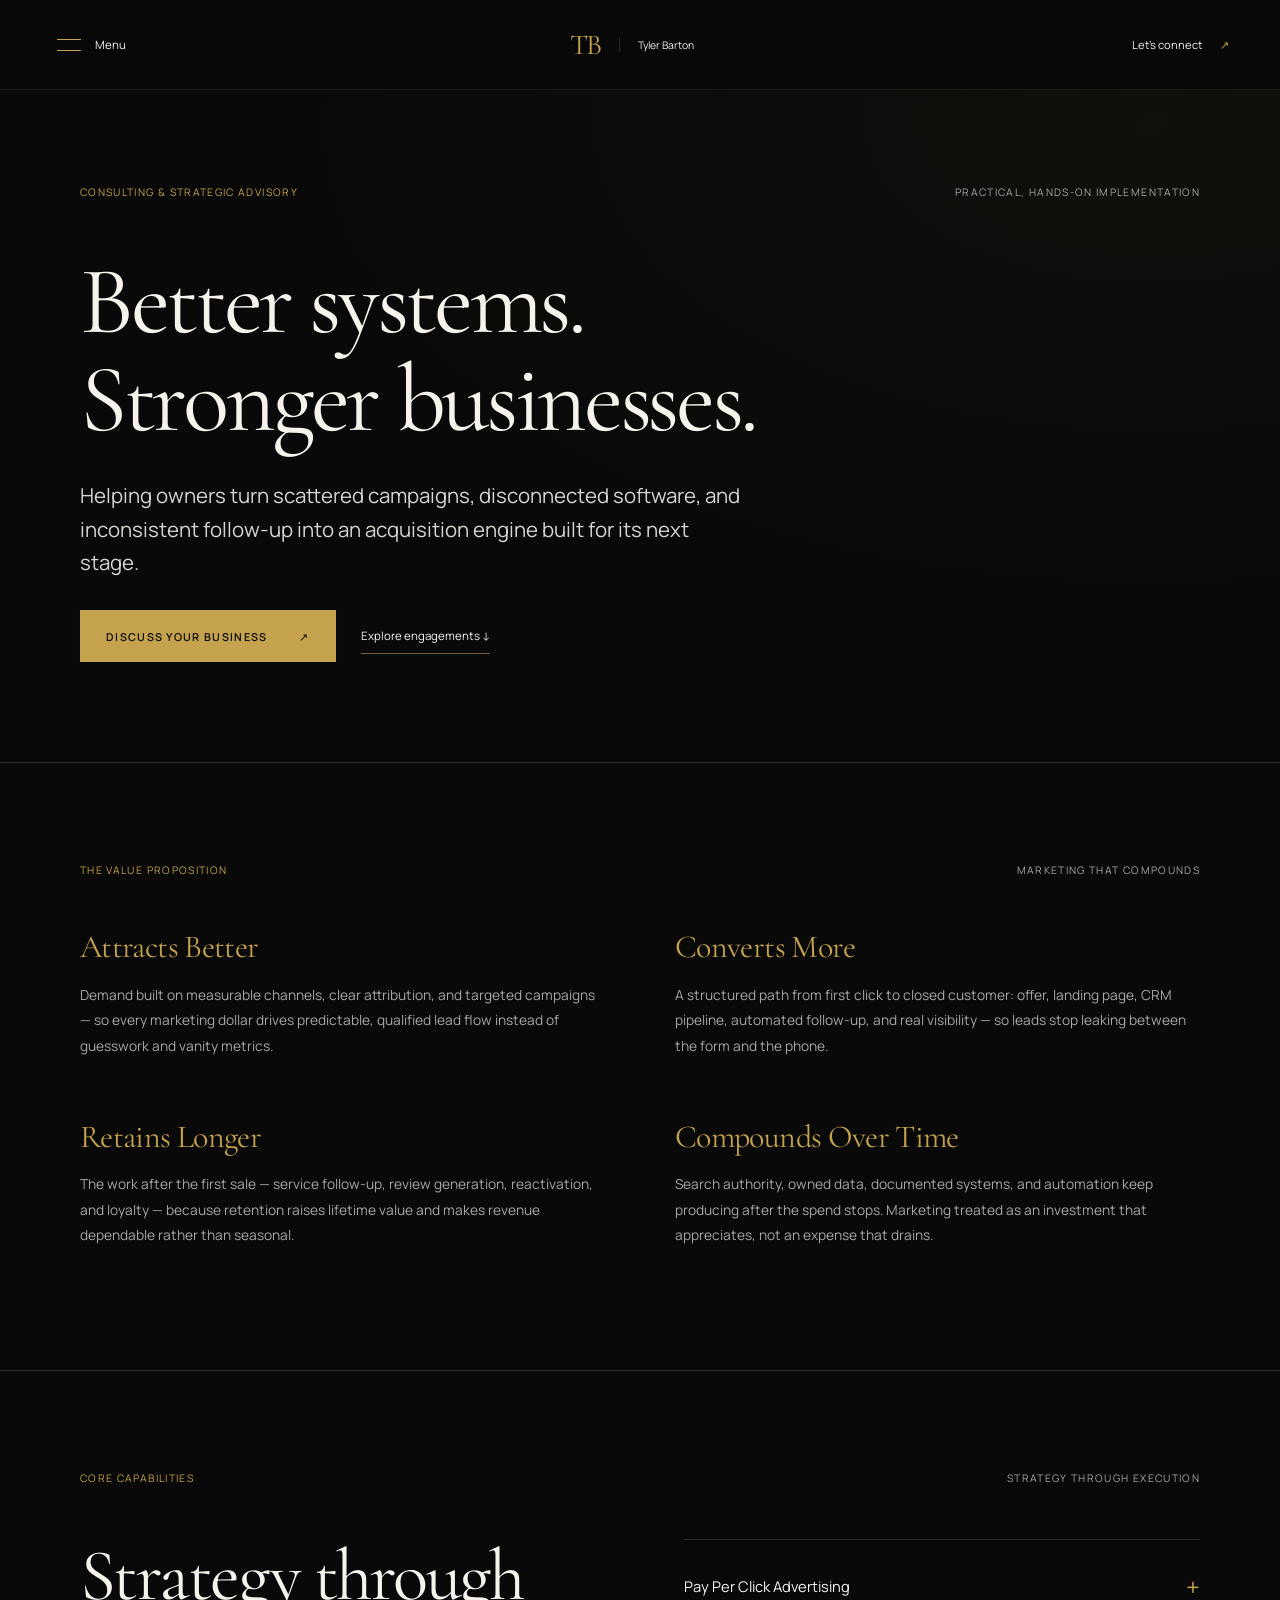
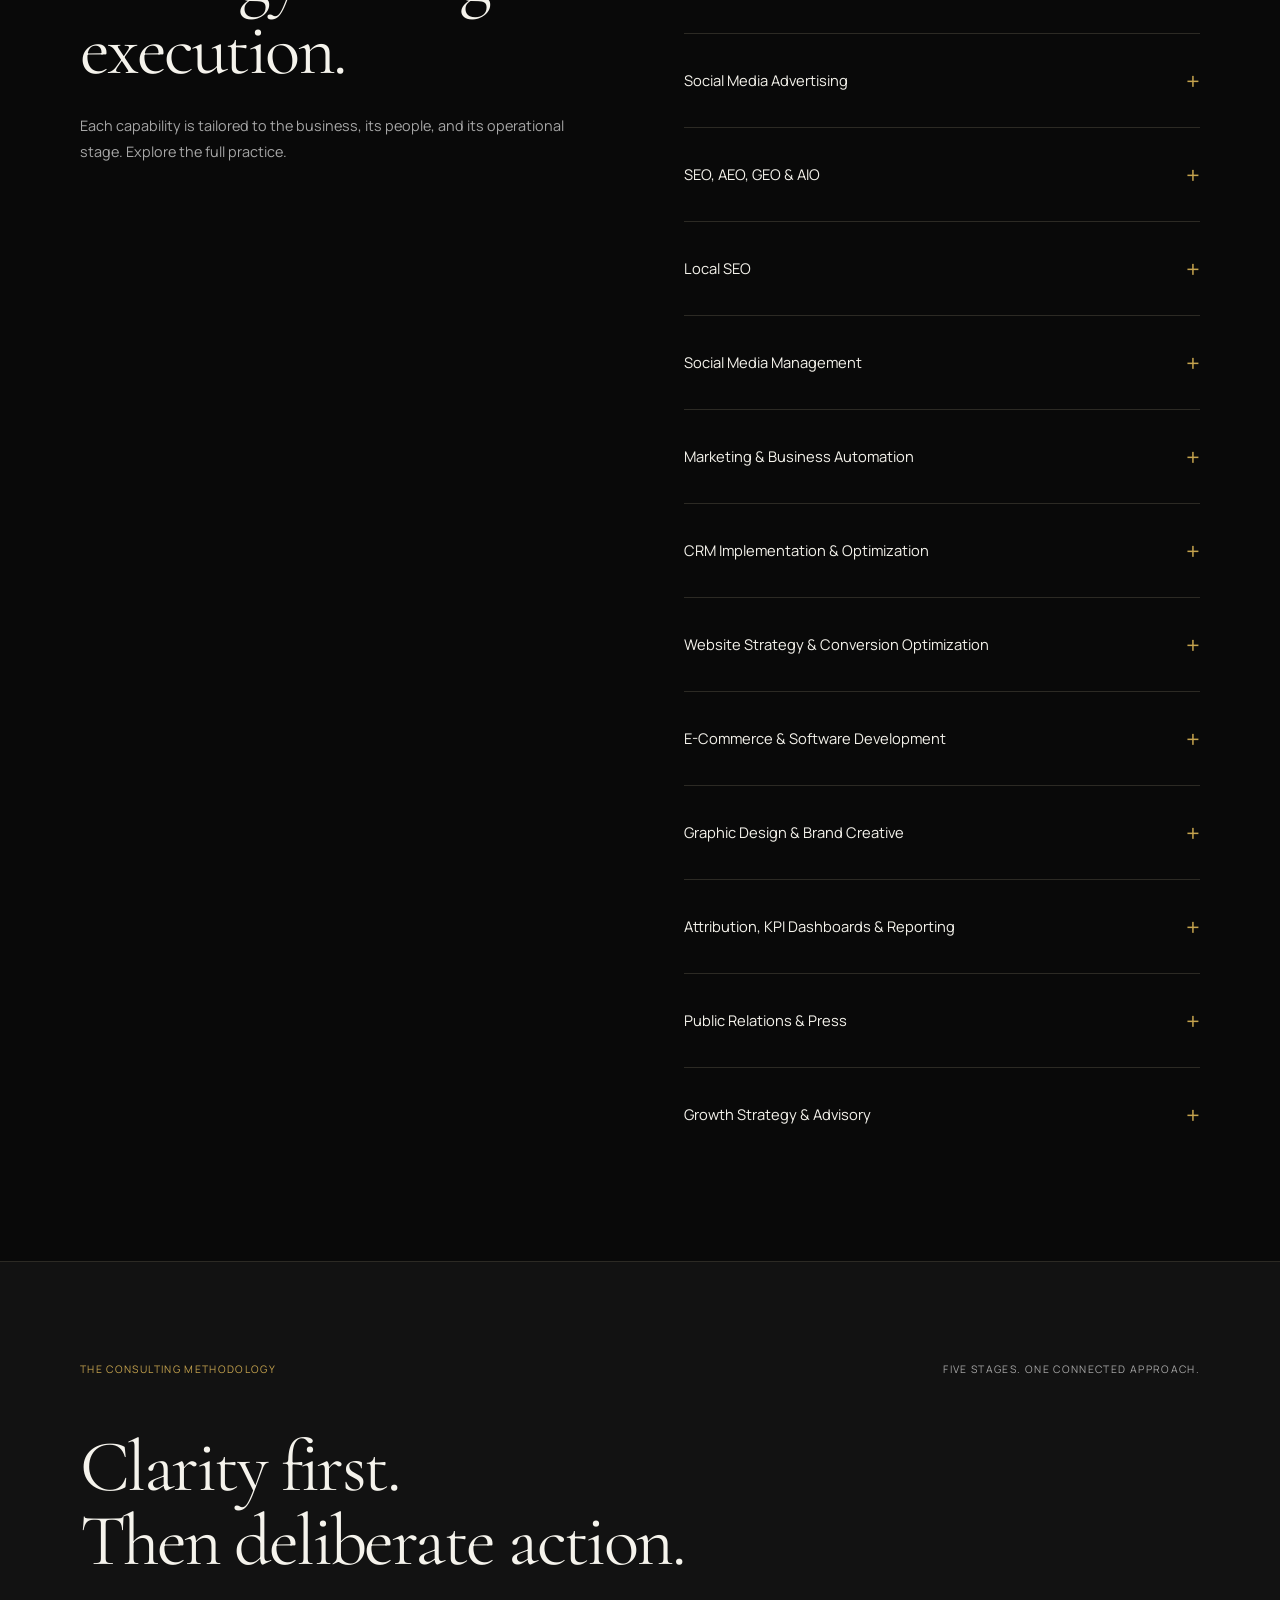
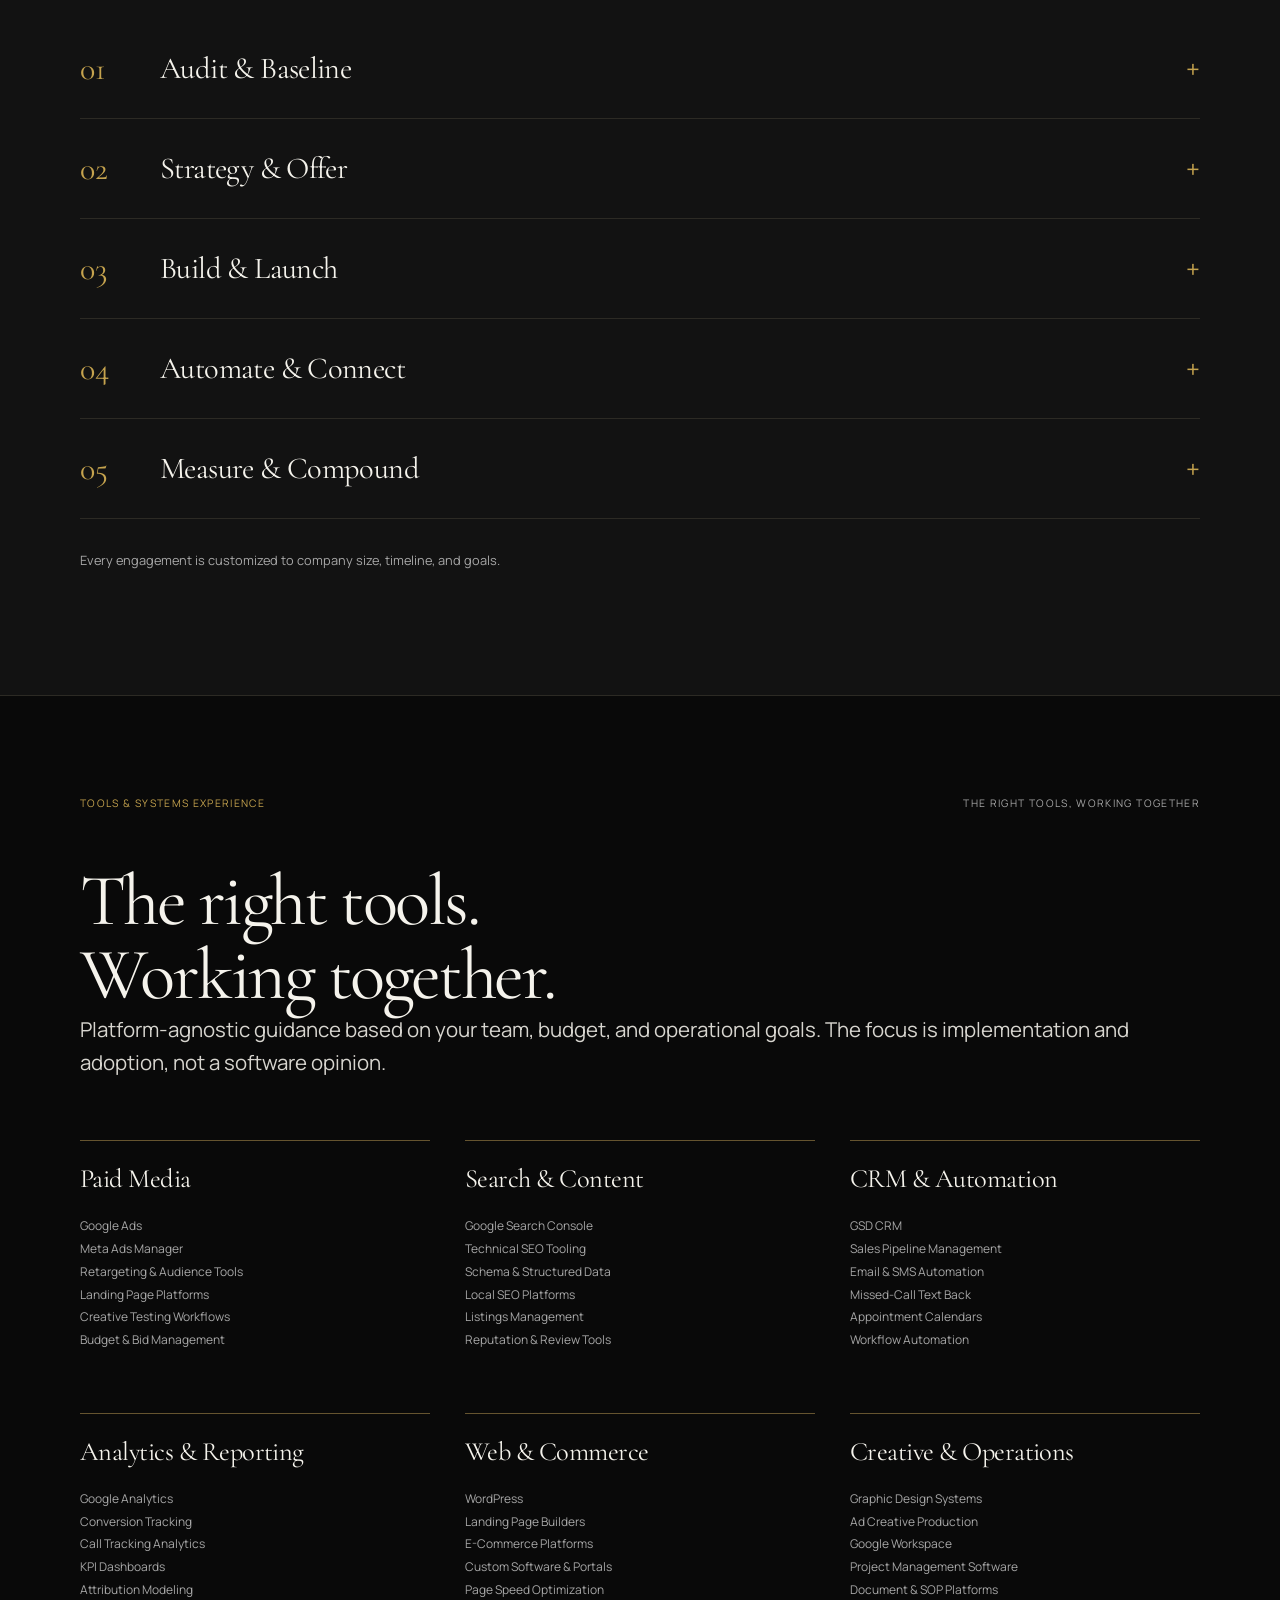
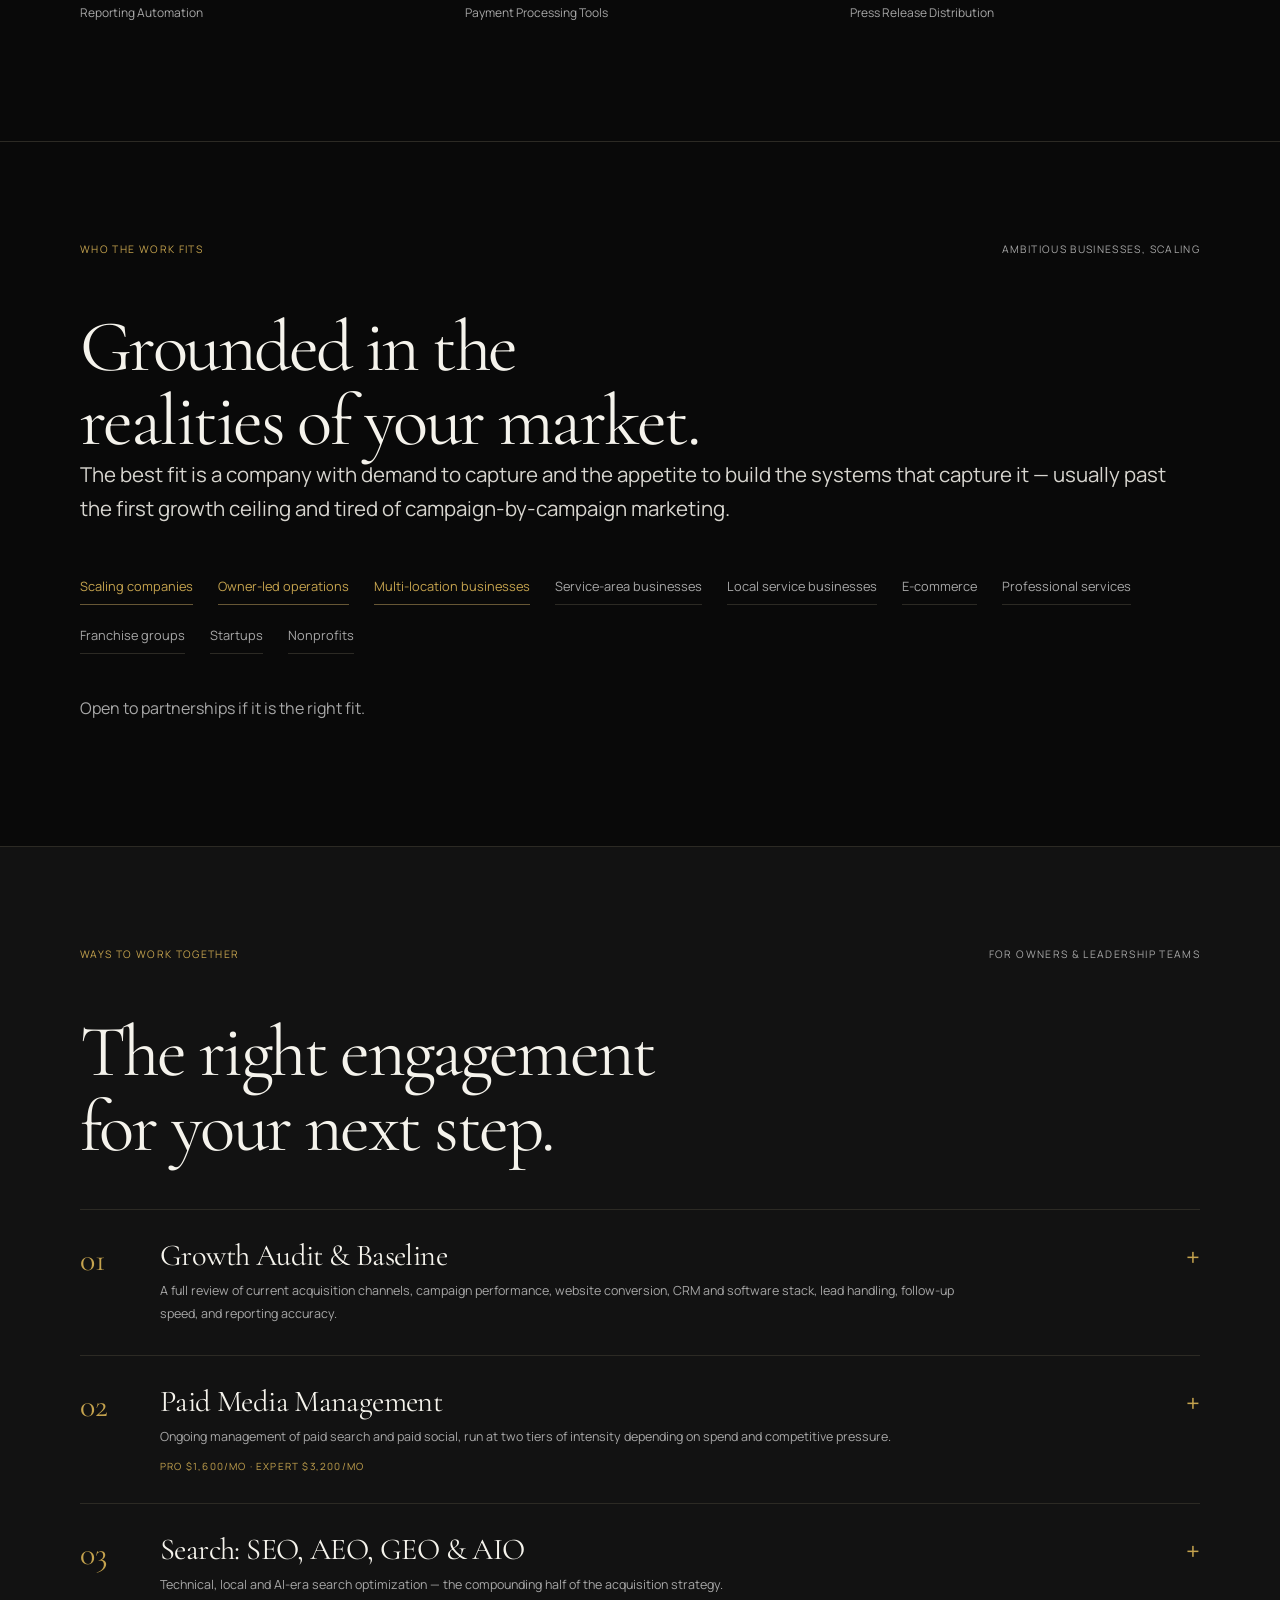
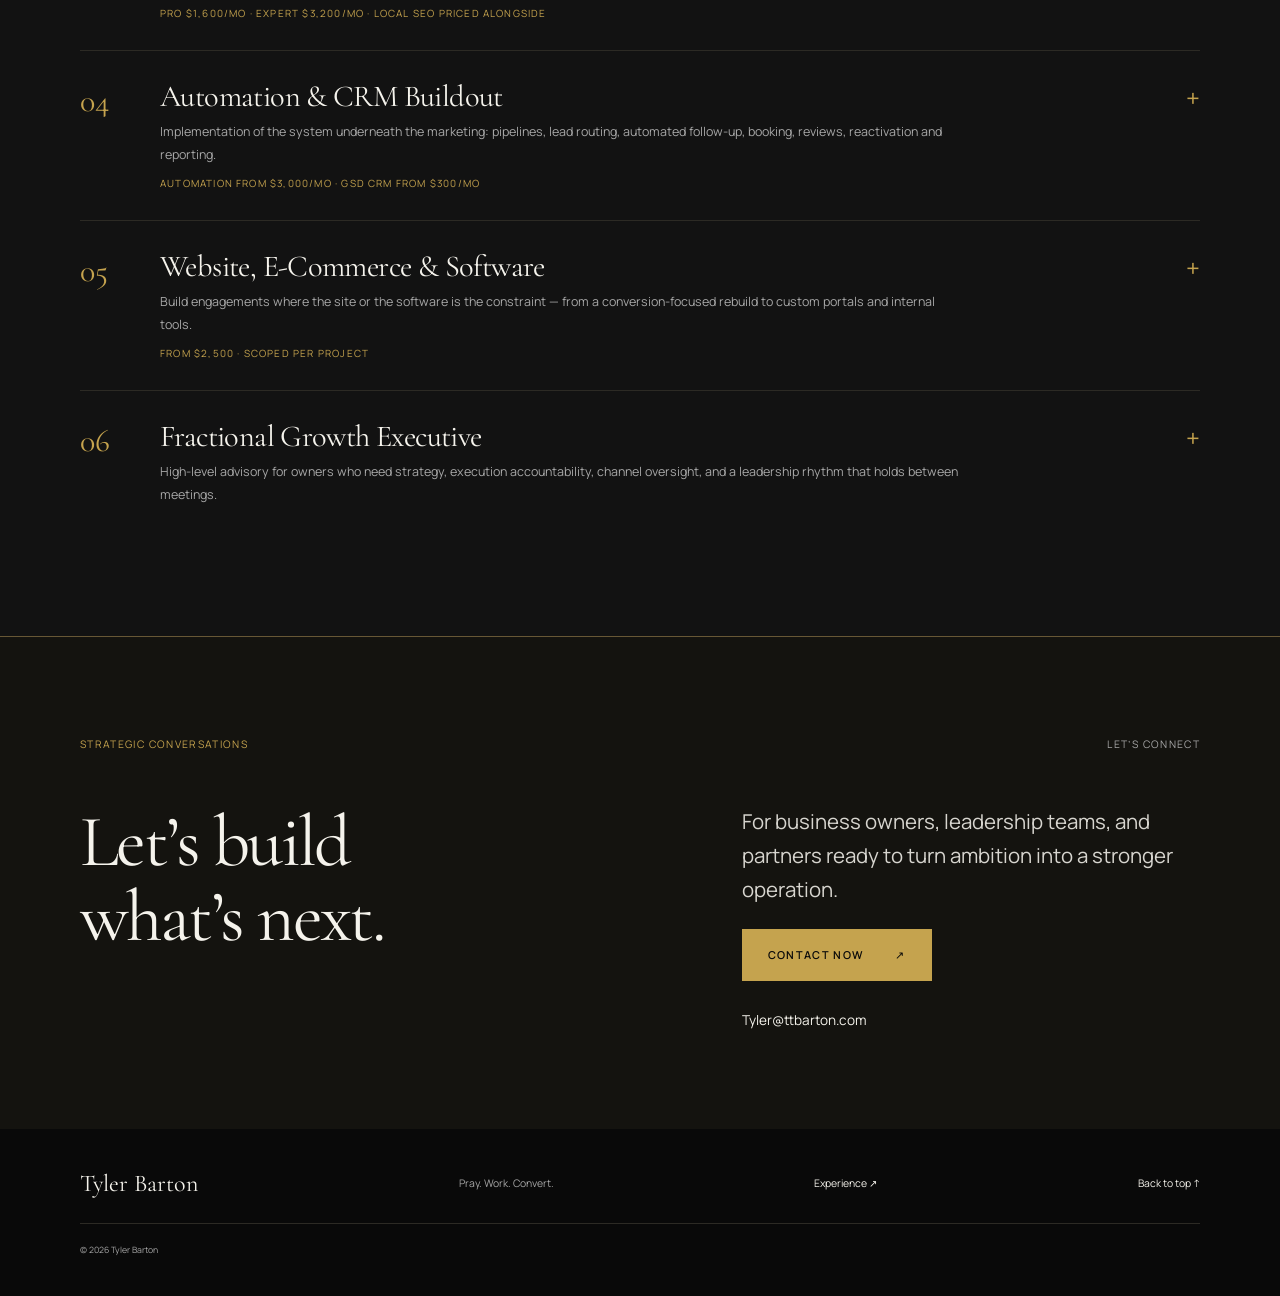
==== consulting/index.html @ 745e7f77 "Add ttbarton.com static site Personal executive profile site for Tyler Barton, structured after jere" ====
<!doctype html>
<html lang="en">
<head>
<meta charset="utf-8">
<meta name="viewport" content="width=device-width, initial-scale=1">
<title>Consulting &amp; Growth Advisory | Tyler Barton</title>
<meta name="description" content="Consulting from Tyler Barton: paid media, technical SEO, CRM automation, conversion infrastructure and reporting for scaling companies. Capabilities, methodology and engagement options.">
<link rel="canonical" href="https://ttbarton.com/consulting/">
<meta name="robots" content="index, follow, max-image-preview:large">
<meta property="og:type" content="website">
<meta property="og:title" content="Consulting &amp; Growth Advisory | Tyler Barton">
<meta property="og:description" content="Paid media, technical SEO, CRM automation and reporting for scaling companies.">
<meta property="og:url" content="https://ttbarton.com/consulting/">
<meta property="og:site_name" content="Tyler Barton">
<meta name="theme-color" content="#090909">
<link rel="icon" type="image/svg+xml" href="/favicon.svg">
<link rel="preconnect" href="https://fonts.googleapis.com">
<link rel="preconnect" href="https://fonts.gstatic.com" crossorigin>
<link rel="stylesheet" href="https://fonts.googleapis.com/css2?family=Cormorant+Garamond:wght@300;400&family=Manrope:wght@400;500;600&display=swap">
<link rel="stylesheet" href="/assets/styles.css">
</head>
<body id="top">
<a class="skip-link" href="#main">Skip to content</a>
<div class="scroll-progress" aria-hidden="true"></div>

<header class="site-header">
  <button class="menu-toggle" data-open="navigation" aria-haspopup="dialog" aria-label="Open menu">
    <span class="menu-lines" aria-hidden="true"></span>
    <span>Menu</span>
  </button>
  <a class="wordmark" href="/" aria-label="TB: Tyler Barton home">TB<span>Tyler Barton</span></a>
  <a class="header-contact" href="/contact/">Let&rsquo;s connect <span aria-hidden="true">&#8599;</span></a>
</header>

<dialog id="navigation" class="nav-dialog" aria-labelledby="nav-title">
  <div class="nav-top">
    <span class="eyebrow">Navigate</span>
    <button class="close" data-close aria-label="Close menu">&times;</button>
  </div>
  <h2 id="nav-title">Tyler Barton</h2>
  <nav aria-label="Main navigation">
    <a href="/" style="--i:0"><span>Home</span><span aria-hidden="true">&rsaquo;</span></a>
    <a href="/#profile" style="--i:1"><span>Executive profile</span><span aria-hidden="true">&rsaquo;</span></a>
    <a href="/experience/" style="--i:2"><span>Experience</span><span aria-hidden="true">&rsaquo;</span></a>
    <a href="/consulting/" style="--i:3"><span>Consulting</span><span aria-hidden="true">&rsaquo;</span></a>
    <a href="/consulting/#systems" style="--i:4"><span>Systems &amp; technology</span><span aria-hidden="true">&rsaquo;</span></a>
    <a href="/consulting/#methodology" style="--i:5"><span>Methodology</span><span aria-hidden="true">&rsaquo;</span></a>
    <a href="/consulting/#engagements" style="--i:6"><span>Engagement options</span><span aria-hidden="true">&rsaquo;</span></a>
    <a href="/experience/#principles" style="--i:7"><span>Principles</span><span aria-hidden="true">&rsaquo;</span></a>
    <a href="/contact/" style="--i:8"><span>Contact</span><span aria-hidden="true">&rsaquo;</span></a>
  </nav>
  <div class="nav-bottom">
    <span>Founder. Strategist. Operator.</span>
    <a href="mailto:Tyler@ttbarton.com">Tyler@ttbarton.com</a>
  </div>
</dialog>

<main id="main">

  <section class="section page-intro">
    <div class="section-kicker">
      <span>Consulting &amp; strategic advisory</span>
      <span>Practical, hands-on implementation</span>
    </div>
    <h1>Better systems.<br>Stronger businesses.</h1>
    <p class="lead">Helping owners turn scattered campaigns, disconnected software, and inconsistent follow-up into an acquisition engine built for its next stage.</p>
    <div class="actions">
      <a class="button gold" href="/contact/">Discuss your business <span aria-hidden="true">&#8599;</span></a>
      <a class="text-link" href="#engagements">Explore engagements &darr;</a>
    </div>
  </section>

  <section class="section">
    <div class="section-kicker">
      <span>The value proposition</span>
      <span>Marketing that compounds</span>
    </div>
    <div class="value-grid">
      <div data-reveal>
        <h3>Attracts Better</h3>
        <p>Demand built on measurable channels, clear attribution, and targeted campaigns &mdash; so every marketing dollar drives predictable, qualified lead flow instead of guesswork and vanity metrics.</p>
      </div>
      <div data-reveal>
        <h3>Converts More</h3>
        <p>A structured path from first click to closed customer: offer, landing page, CRM pipeline, automated follow-up, and real visibility &mdash; so leads stop leaking between the form and the phone.</p>
      </div>
      <div data-reveal>
        <h3>Retains Longer</h3>
        <p>The work after the first sale &mdash; service follow-up, review generation, reactivation, and loyalty &mdash; because retention raises lifetime value and makes revenue dependable rather than seasonal.</p>
      </div>
      <div data-reveal>
        <h3>Compounds Over Time</h3>
        <p>Search authority, owned data, documented systems, and automation keep producing after the spend stops. Marketing treated as an investment that appreciates, not an expense that drains.</p>
      </div>
    </div>
  </section>

  <section class="section">
    <div class="section-kicker">
      <span>Core capabilities</span>
      <span>Strategy through execution</span>
    </div>
    <div class="editorial-split">
      <div class="sticky-heading">
        <h2 data-reveal>Strategy through<br>execution.</h2>
        <p>Each capability is tailored to the business, its people, and its operational stage. Explore the full practice.</p>
      </div>
      <div class="service-list">

        <details>
          <summary><h3>Pay Per Click Advertising</h3><span class="expand" aria-hidden="true">+</span></summary>
          <div class="detail-body">
            <p>Paid search built around intent: campaign structure, keyword and match-type discipline, negative keyword hygiene, landing page alignment, bid strategy, and conversion tracking that reports revenue rather than clicks. Runs at two tiers depending on spend and competitive pressure.</p>
            <a class="text-link" href="/contact/">Discuss this capability &#8599;</a>
          </div>
        </details>

        <details>
          <summary><h3>Social Media Advertising</h3><span class="expand" aria-hidden="true">+</span></summary>
          <div class="detail-body">
            <p>Paid social across Meta and adjacent platforms: audience strategy, creative testing cadence, offer structure, retargeting sequences, and spend allocation. Creative is treated as the variable that actually moves performance, so testing is continuous rather than quarterly.</p>
            <a class="text-link" href="/contact/">Discuss this capability &#8599;</a>
          </div>
        </details>

        <details>
          <summary><h3>SEO, AEO, GEO &amp; AIO</h3><span class="expand" aria-hidden="true">+</span></summary>
          <div class="detail-body">
            <p>Search optimization for how people find businesses now. Classic technical SEO &mdash; architecture, schema, speed, content structure, internal linking &mdash; extended into answer engine, generative engine, and AI optimization so the business shows up in AI-generated answers, not only in ten blue links.</p>
            <a class="text-link" href="/contact/">Discuss this capability &#8599;</a>
          </div>
        </details>

        <details>
          <summary><h3>Local SEO</h3><span class="expand" aria-hidden="true">+</span></summary>
          <div class="detail-body">
            <p>For multi-location and service-area businesses, proximity, reviews, and listing accuracy decide who gets the call. Covers business profile optimization, listings management, location pages, review generation, and local content &mdash; the unglamorous work that produces inbound calls.</p>
            <a class="text-link" href="/contact/">Discuss this capability &#8599;</a>
          </div>
        </details>

        <details>
          <summary><h3>Social Media Management</h3><span class="expand" aria-hidden="true">+</span></summary>
          <div class="detail-body">
            <p>Ongoing organic presence: content calendar, posting cadence, community response, and the brand consistency that makes paid traffic convert better when it lands on a profile. Managed so the owner is not the bottleneck.</p>
            <a class="text-link" href="/contact/">Discuss this capability &#8599;</a>
          </div>
        </details>

        <details>
          <summary><h3>Marketing &amp; Business Automation</h3><span class="expand" aria-hidden="true">+</span></summary>
          <div class="detail-body">
            <p>Automation that follows up without relying on someone remembering. When a lead comes in they receive a text, an email, an appointment reminder, a review request, or a reactivation campaign based on where they are in the journey. Extends past marketing into onboarding, task assignment, internal notifications, billing reminders, and reporting.</p>
            <a class="text-link" href="/contact/">Discuss this capability &#8599;</a>
          </div>
        </details>

        <details>
          <summary><h3>CRM Implementation &amp; Optimization</h3><span class="expand" aria-hidden="true">+</span></summary>
          <div class="detail-body">
            <p>One centralized system for leads, customers, sales activity, follow-up, and reporting. A company running on spreadsheets and missed calls moves into a CRM where every lead is tracked by stage, assigned to an owner, followed up automatically, and reported to leadership. GSD CRM is available as the platform where a fresh build makes sense.</p>
            <a class="text-link" href="/contact/">Discuss this capability &#8599;</a>
          </div>
        </details>

        <details>
          <summary><h3>Website Strategy &amp; Conversion Optimization</h3><span class="expand" aria-hidden="true">+</span></summary>
          <div class="detail-body">
            <p>Turning a website into a business asset that generates leads and supports sales: layout, messaging, SEO structure, calls to action, landing pages, page speed, content, and conversion tracking. Often the single highest-leverage fix before a dollar of new spend goes out.</p>
            <a class="text-link" href="/contact/">Discuss this capability &#8599;</a>
          </div>
        </details>

        <details>
          <summary><h3>E-Commerce &amp; Software Development</h3><span class="expand" aria-hidden="true">+</span></summary>
          <div class="detail-body">
            <p>Store builds, checkout and merchandising optimization, and custom software where an off-the-shelf platform stops fitting the operation &mdash; portals, dashboards, internal tools, and integrations between the systems a business already runs.</p>
            <a class="text-link" href="/contact/">Discuss this capability &#8599;</a>
          </div>
        </details>

        <details>
          <summary><h3>Graphic Design &amp; Brand Creative</h3><span class="expand" aria-hidden="true">+</span></summary>
          <div class="detail-body">
            <p>In-house design across ad creative, landing pages, collateral, and brand systems &mdash; so positioning, creative, and conversion are decided together instead of handed between vendors and diluted at each step.</p>
            <a class="text-link" href="/contact/">Discuss this capability &#8599;</a>
          </div>
        </details>

        <details>
          <summary><h3>Attribution, KPI Dashboards &amp; Reporting</h3><span class="expand" aria-hidden="true">+</span></summary>
          <div class="detail-body">
            <p>Leadership visibility into the numbers that matter: lead sources, cost per acquisition, close rates, revenue by channel, pipeline, and return on spend. Radical transparency is a principle, which means the reporting shows what is not working as plainly as what is.</p>
            <a class="text-link" href="/contact/">Discuss this capability &#8599;</a>
          </div>
        </details>

        <details>
          <summary><h3>Public Relations &amp; Press</h3><span class="expand" aria-hidden="true">+</span></summary>
          <div class="detail-body">
            <p>Press release writing and distribution for launches, milestones, funding, acquisitions, and expansion &mdash; building third-party credibility and the branded search authority that supports everything else.</p>
            <a class="text-link" href="/contact/">Discuss this capability &#8599;</a>
          </div>
        </details>

        <details>
          <summary><h3>Growth Strategy &amp; Advisory</h3><span class="expand" aria-hidden="true">+</span></summary>
          <div class="detail-body">
            <p>For owners and leadership teams: the path to increased revenue, margin, and enterprise value. Channel mix, offer and pricing strategy, hiring needs, sales targets, operational constraints, and the accountability rhythm that keeps a plan from dying in month two.</p>
            <a class="text-link" href="/contact/">Discuss this capability &#8599;</a>
          </div>
        </details>

      </div>
    </div>
  </section>

  <section id="methodology" class="section methodology">
    <div class="section-kicker">
      <span>The consulting methodology</span>
      <span>Five stages. One connected approach.</span>
    </div>
    <h2 data-reveal>Clarity first.<br>Then deliberate action.</h2>
    <div class="method-steps">

      <details>
        <summary>
          <span class="step-number">01</span>
          <h3>Audit &amp; Baseline</h3>
          <span class="expand" aria-hidden="true">+</span>
        </summary>
        <div class="detail-body">
          <p>Review current acquisition channels, campaign performance, website conversion, CRM and software stack, lead handling, follow-up speed, reporting accuracy, and growth goals. Establish a baseline with real numbers before deciding anything &mdash; including the numbers nobody has looked at in a while.</p>
        </div>
      </details>

      <details>
        <summary>
          <span class="step-number">02</span>
          <h3>Strategy &amp; Offer</h3>
          <span class="expand" aria-hidden="true">+</span>
        </summary>
        <div class="detail-body">
          <p>Identify where demand is being lost, which channels deserve budget, and how the offer should be positioned. Produce a prioritized plan that sequences the highest-impact work first rather than attempting everything at once.</p>
        </div>
      </details>

      <details>
        <summary>
          <span class="step-number">03</span>
          <h3>Build &amp; Launch</h3>
          <span class="expand" aria-hidden="true">+</span>
        </summary>
        <div class="detail-body">
          <p>Execute: campaigns structured and launched, landing pages built, search foundations corrected, creative produced and tested. Every deliverable carries a clear owner, a timeline, and a measurable outcome.</p>
        </div>
      </details>

      <details>
        <summary>
          <span class="step-number">04</span>
          <h3>Automate &amp; Connect</h3>
          <span class="expand" aria-hidden="true">+</span>
        </summary>
        <div class="detail-body">
          <p>Connect the system underneath: CRM pipelines, lead routing, automated follow-up, appointment booking, review requests, reactivation, and internal notifications &mdash; implemented so the team actually adopts them rather than working around them.</p>
        </div>
      </details>

      <details>
        <summary>
          <span class="step-number">05</span>
          <h3>Measure &amp; Compound</h3>
          <span class="expand" aria-hidden="true">+</span>
        </summary>
        <div class="detail-body">
          <p>Track performance against the baseline, review KPIs on a fixed rhythm, reallocate spend toward what is returning, and keep improving the system as the business grows. This is the stage where marketing stops being an expense and starts behaving like an asset.</p>
        </div>
      </details>

    </div>
    <p>Every engagement is customized to company size, timeline, and goals.</p>
  </section>

  <section id="systems" class="section">
    <div class="section-kicker">
      <span>Tools &amp; systems experience</span>
      <span>The right tools, working together</span>
    </div>
    <h2 data-reveal>The right tools.<br>Working together.</h2>
    <p class="lead">Platform-agnostic guidance based on your team, budget, and operational goals. The focus is implementation and adoption, not a software opinion.</p>
    <div class="tools-grid">
      <div>
        <h3>Paid Media</h3>
        <ul>
          <li>Google Ads</li>
          <li>Meta Ads Manager</li>
          <li>Retargeting &amp; Audience Tools</li>
          <li>Landing Page Platforms</li>
          <li>Creative Testing Workflows</li>
          <li>Budget &amp; Bid Management</li>
        </ul>
      </div>
      <div>
        <h3>Search &amp; Content</h3>
        <ul>
          <li>Google Search Console</li>
          <li>Technical SEO Tooling</li>
          <li>Schema &amp; Structured Data</li>
          <li>Local SEO Platforms</li>
          <li>Listings Management</li>
          <li>Reputation &amp; Review Tools</li>
        </ul>
      </div>
      <div>
        <h3>CRM &amp; Automation</h3>
        <ul>
          <li>GSD CRM</li>
          <li>Sales Pipeline Management</li>
          <li>Email &amp; SMS Automation</li>
          <li>Missed-Call Text Back</li>
          <li>Appointment Calendars</li>
          <li>Workflow Automation</li>
        </ul>
      </div>
      <div>
        <h3>Analytics &amp; Reporting</h3>
        <ul>
          <li>Google Analytics</li>
          <li>Conversion Tracking</li>
          <li>Call Tracking Analytics</li>
          <li>KPI Dashboards</li>
          <li>Attribution Modeling</li>
          <li>Reporting Automation</li>
        </ul>
      </div>
      <div>
        <h3>Web &amp; Commerce</h3>
        <ul>
          <li>WordPress</li>
          <li>Landing Page Builders</li>
          <li>E-Commerce Platforms</li>
          <li>Custom Software &amp; Portals</li>
          <li>Page Speed Optimization</li>
          <li>Payment Processing Tools</li>
        </ul>
      </div>
      <div>
        <h3>Creative &amp; Operations</h3>
        <ul>
          <li>Graphic Design Systems</li>
          <li>Ad Creative Production</li>
          <li>Google Workspace</li>
          <li>Project Management Software</li>
          <li>Document &amp; SOP Platforms</li>
          <li>Press Release Distribution</li>
        </ul>
      </div>
    </div>
  </section>

  <section class="section">
    <div class="section-kicker">
      <span>Who the work fits</span>
      <span>Ambitious businesses, scaling</span>
    </div>
    <h2 data-reveal>Grounded in the<br>realities of your market.</h2>
    <p class="lead">The best fit is a company with demand to capture and the appetite to build the systems that capture it &mdash; usually past the first growth ceiling and tired of campaign-by-campaign marketing.</p>
    <ul class="industry-list">
      <li class="primary">Scaling companies</li>
      <li class="primary">Owner-led operations</li>
      <li class="primary">Multi-location businesses</li>
      <li>Service-area businesses</li>
      <li>Local service businesses</li>
      <li>E-commerce</li>
      <li>Professional services</li>
      <li>Franchise groups</li>
      <li>Startups</li>
      <li>Nonprofits</li>
    </ul>
    <!-- TODO(content): replace with Tyler's confirmed focus verticals; the list above describes
         company stage and shape rather than claiming specific industry specialisms. -->
    <p>Open to partnerships if it is the right fit.</p>
  </section>

  <section id="engagements" class="section engagements">
    <div class="section-kicker">
      <span>Ways to work together</span>
      <span>For owners &amp; leadership teams</span>
    </div>
    <h2 data-reveal>The right engagement<br>for your next step.</h2>
    <!-- TODO(pricing): figures below are carried over from monasticmarketing.com. Confirm or
         remove before this page goes to a wide audience. -->

    <details class="engagement">
      <summary>
        <span class="step-number">01</span>
        <div>
          <h3>Growth Audit &amp; Baseline</h3>
          <p>A full review of current acquisition channels, campaign performance, website conversion, CRM and software stack, lead handling, follow-up speed, and reporting accuracy.</p>
        </div>
        <span class="expand" aria-hidden="true">+</span>
      </summary>
      <div class="detail-body">
        <h4>What&rsquo;s included</h4>
        <ul class="plain-list">
          <li>Channel and campaign performance audit</li>
          <li>Website and landing page conversion review</li>
          <li>CRM and software stack evaluation</li>
          <li>Lead handling and follow-up analysis</li>
          <li>Attribution and reporting accuracy check</li>
          <li>Bottleneck identification report</li>
          <li>Prioritized action list</li>
        </ul>
        <a class="text-link" href="/contact/">Start a conversation &#8599;</a>
      </div>
    </details>

    <details class="engagement">
      <summary>
        <span class="step-number">02</span>
        <div>
          <h3>Paid Media Management</h3>
          <p>Ongoing management of paid search and paid social, run at two tiers of intensity depending on spend and competitive pressure.</p>
          <span class="price-note">Pro $1,600/mo &middot; Expert $3,200/mo</span>
        </div>
        <span class="expand" aria-hidden="true">+</span>
      </summary>
      <div class="detail-body">
        <h4>What&rsquo;s included</h4>
        <ul class="plain-list">
          <li>Campaign structure, build and launch</li>
          <li>Keyword, audience and placement strategy</li>
          <li>Continuous creative testing</li>
          <li>Landing page conversion alignment</li>
          <li>Budget and bid management</li>
          <li>Conversion tracking and attribution</li>
          <li>Transparent monthly performance reporting</li>
        </ul>
        <a class="text-link" href="/contact/">Start a conversation &#8599;</a>
      </div>
    </details>

    <details class="engagement">
      <summary>
        <span class="step-number">03</span>
        <div>
          <h3>Search: SEO, AEO, GEO &amp; AIO</h3>
          <p>Technical, local and AI-era search optimization &mdash; the compounding half of the acquisition strategy.</p>
          <span class="price-note">Pro $1,600/mo &middot; Expert $3,200/mo &middot; Local SEO priced alongside</span>
        </div>
        <span class="expand" aria-hidden="true">+</span>
      </summary>
      <div class="detail-body">
        <h4>What&rsquo;s included</h4>
        <ul class="plain-list">
          <li>Technical audit and remediation</li>
          <li>Site architecture and schema</li>
          <li>Content structure and on-page optimization</li>
          <li>Answer and generative engine optimization</li>
          <li>Local profile, listings and location pages</li>
          <li>Review generation and reputation</li>
          <li>Ranking, traffic and conversion reporting</li>
        </ul>
        <a class="text-link" href="/contact/">Start a conversation &#8599;</a>
      </div>
    </details>

    <details class="engagement">
      <summary>
        <span class="step-number">04</span>
        <div>
          <h3>Automation &amp; CRM Buildout</h3>
          <p>Implementation of the system underneath the marketing: pipelines, lead routing, automated follow-up, booking, reviews, reactivation and reporting.</p>
          <span class="price-note">Automation from $3,000/mo &middot; GSD CRM from $300/mo</span>
        </div>
        <span class="expand" aria-hidden="true">+</span>
      </summary>
      <div class="detail-body">
        <h4>What&rsquo;s included</h4>
        <ul class="plain-list">
          <li>CRM pipeline build and configuration</li>
          <li>Lead routing and tracking setup</li>
          <li>Automated email and SMS follow-up sequences</li>
          <li>Missed-call text back and appointment booking</li>
          <li>Review request and reactivation campaigns</li>
          <li>Internal notification and task automation</li>
          <li>Reporting dashboard build and team adoption training</li>
        </ul>
        <a class="text-link" href="/contact/">Start a conversation &#8599;</a>
      </div>
    </details>

    <details class="engagement">
      <summary>
        <span class="step-number">05</span>
        <div>
          <h3>Website, E-Commerce &amp; Software</h3>
          <p>Build engagements where the site or the software is the constraint &mdash; from a conversion-focused rebuild to custom portals and internal tools.</p>
          <span class="price-note">From $2,500 &middot; scoped per project</span>
        </div>
        <span class="expand" aria-hidden="true">+</span>
      </summary>
      <div class="detail-body">
        <h4>What&rsquo;s included</h4>
        <ul class="plain-list">
          <li>Messaging, layout and conversion strategy</li>
          <li>Design and build</li>
          <li>SEO structure and page speed</li>
          <li>E-commerce catalog and checkout</li>
          <li>Custom software, portals and integrations</li>
          <li>Analytics and conversion tracking</li>
          <li>Graphic design and brand creative support</li>
        </ul>
        <a class="text-link" href="/contact/">Start a conversation &#8599;</a>
      </div>
    </details>

    <details class="engagement">
      <summary>
        <span class="step-number">06</span>
        <div>
          <h3>Fractional Growth Executive</h3>
          <p>High-level advisory for owners who need strategy, execution accountability, channel oversight, and a leadership rhythm that holds between meetings.</p>
        </div>
        <span class="expand" aria-hidden="true">+</span>
      </summary>
      <div class="detail-body">
        <h4>What&rsquo;s included</h4>
        <ul class="plain-list">
          <li>Strategic growth leadership</li>
          <li>Monthly strategy sessions and KPI review</li>
          <li>Channel and vendor oversight</li>
          <li>Execution accountability</li>
          <li>Leadership team coaching</li>
          <li>Software adoption oversight</li>
          <li>Direct owner access</li>
        </ul>
        <a class="text-link" href="/contact/">Start a conversation &#8599;</a>
      </div>
    </details>

  </section>

  <section class="contact-section section">
    <div class="section-kicker">
      <span>Strategic conversations</span>
      <span>Let&rsquo;s connect</span>
    </div>
    <div class="contact-layout">
      <h2>Let&rsquo;s build<br>what&rsquo;s next.</h2>
      <div>
        <p class="lead">For business owners, leadership teams, and partners ready to turn ambition into a stronger operation.</p>
        <a class="button gold" href="/contact/">Contact now <span aria-hidden="true">&#8599;</span></a>
        <div class="contact-links">
          <a href="mailto:Tyler@ttbarton.com">Tyler@ttbarton.com</a>
          <!-- TODO(content): add a direct phone number here -->
        </div>
      </div>
    </div>
  </section>

</main>

<footer class="site-footer">
  <a class="footer-brand" href="/">Tyler Barton</a>
  <p>Pray. Work. Convert.</p>
  <a href="/experience/">Experience <span aria-hidden="true">&#8599;</span></a>
  <a href="#top">Back to top &uarr;</a>
  <small>&copy; 2026 Tyler Barton</small>
</footer>

<script src="/assets/site.js" defer></script>
</body>
</html>
---- assets/styles.css ----
/* ==========================================================================
   ttbarton.com — Tyler Barton executive profile
   Dark editorial system: Cormorant Garamond display + Manrope body, gold accent.
   ========================================================================== */

:root {
  --bg: #090909;
  --surface: #121212;
  --text: #f5f3ec;
  --muted: #a7a7a7;
  --gold: #c5a34e;
  --gold-soft: #70603b;
  --line: #2c2a24;
  --ease: cubic-bezier(0.2, 0.7, 0.2, 1);
  --font-display: "Cormorant Garamond", Georgia, serif;
  --font-body: "Manrope", -apple-system, BlinkMacSystemFont, "Segoe UI", Arial, sans-serif;
  color-scheme: dark;
  font-family: var(--font-body);
  background: var(--bg);
  color: var(--text);
  font-synthesis: none;
}

*, *::before, *::after { box-sizing: border-box; }

html { scroll-behavior: smooth; scroll-padding-top: 110px; -webkit-text-size-adjust: 100%; }
body { margin: 0; }
body.dialog-open { overflow: hidden; }

a { color: inherit; text-decoration: none; }
button { font: inherit; color: inherit; cursor: pointer; background: none; border: 0; }
button, a, summary { -webkit-tap-highlight-color: transparent; touch-action: manipulation; }
button:disabled { opacity: 0.35; cursor: default; }
[hidden] { display: none !important; }
a, button, summary { outline-offset: 6px; }
a:focus-visible, button:focus-visible, summary:focus-visible { outline: 2px solid var(--gold); }
::selection { background: var(--gold); color: var(--bg); }
img, svg { max-width: 100%; display: block; }

p { color: var(--muted); margin: 0 0 1.4rem; line-height: 1.85; }

h1, h2, h3 {
  font-family: var(--font-display);
  letter-spacing: -0.035em;
  margin: 0;
  font-weight: 400;
  line-height: 1.02;
}
h1 { font-size: clamp(4rem, 8.7vw, 8.6rem); }
h2 { font-size: clamp(3rem, 5.7vw, 5.5rem); }
h3 { letter-spacing: -0.02em; font-size: 2rem; }
h4 { margin: 1rem 0; font-weight: 600; }

main { animation: page-enter 0.4s var(--ease); }

/* --- Layout primitives ---------------------------------------------------- */

.section,
.metrics-section { max-width: 1440px; margin: auto; padding: 100px 6.25%; }
.section { border-top: 1px solid var(--line); }

.eyebrow {
  letter-spacing: 0.19em;
  text-transform: uppercase;
  color: var(--gold);
  font-size: 0.66rem;
  font-weight: 600;
  line-height: 1.7;
}

.section-kicker {
  display: flex;
  justify-content: space-between;
  gap: 20px;
  margin-bottom: 54px;
  letter-spacing: 0.13em;
  text-transform: uppercase;
  color: var(--muted);
  font-size: 0.65rem;
}
.section-kicker span:first-child { color: var(--gold); }

.lead { color: #d7d5cf; font-size: clamp(1.15rem, 1.6vw, 1.4rem); line-height: 1.65; }
.gold-text { color: var(--gold); }

/* --- Buttons & links ------------------------------------------------------ */

.button {
  display: inline-flex;
  justify-content: space-between;
  align-items: center;
  gap: 32px;
  min-height: 52px;
  padding: 17px 25px;
  border: 1px solid var(--gold);
  text-transform: uppercase;
  letter-spacing: 0.12em;
  font-size: 0.68rem;
  font-weight: 600;
  transition: background 0.25s, color 0.25s, transform 0.25s;
}
.button.gold { background: var(--gold); color: #090909; }
.button.gold:hover { background: #dfbf72; border-color: #dfbf72; }
.button.outline:hover { background: var(--gold); color: #090909; }
.button span { transition: transform 0.25s; }
.button:hover span { transform: translate(2px, -2px); }

.text-link,
.support-actions a {
  display: inline-block;
  border-bottom: 1px solid var(--gold-soft);
  padding: 8px 0;
  font-size: 0.72rem;
  line-height: 1.7;
  transition: color 0.2s, border-color 0.2s;
}
.text-link:hover,
.support-actions a:hover { color: var(--gold); border-color: var(--gold); }

.actions { display: flex; flex-wrap: wrap; align-items: center; gap: 25px; }

.skip-link {
  position: fixed;
  top: -100px;
  left: 20px;
  z-index: 100;
  background: var(--gold);
  color: #090909;
  padding: 16px;
}
.skip-link:focus { top: 10px; }

/* --- Header & navigation -------------------------------------------------- */

.site-header {
  position: sticky;
  top: 0;
  z-index: 20;
  display: flex;
  justify-content: space-between;
  align-items: center;
  height: 90px;
  padding: 0 4%;
  background: #090909ed;
  border-bottom: 1px solid #ffffff12;
  transition: background 0.3s;
}
.site-header.scrolled { background: #090909fa; }

.menu-toggle { display: flex; align-items: center; gap: 14px; min-height: 44px; font-size: 0.72rem; }
.menu-lines { width: 24px; height: 12px; border-block: 1px solid var(--gold); transition: width 0.3s; }
.menu-toggle:hover .menu-lines { width: 30px; }

.wordmark {
  display: flex;
  align-items: center;
  gap: 18px;
  font-family: var(--font-display);
  letter-spacing: -0.06em;
  color: var(--gold);
  font-size: 1.8rem;
}
.wordmark span {
  border-left: 1px solid var(--line);
  padding-left: 18px;
  letter-spacing: 0;
  font-family: var(--font-body);
  color: var(--text);
  font-size: 0.65rem;
}

.header-contact { display: flex; align-items: center; gap: 18px; font-size: 0.7rem; }
.header-contact span { color: var(--gold); }

.scroll-progress {
  position: fixed;
  top: 0;
  left: 0;
  z-index: 30;
  width: 100%;
  height: 2px;
  background: var(--gold);
  transform-origin: 0;
  transform: scaleX(0);
}

/* --- Hero ----------------------------------------------------------------- */

.hero {
  position: relative;
  display: grid;
  grid-template-columns: 1.25fr 1fr;
  gap: 3%;
  max-width: 1440px;
  margin: auto;
  padding: 72px 6.25% 0;
  background: linear-gradient(90deg, #0000 49.95%, #c5a34e08 50%, #0000 50.05%);
}
.hero-copy { position: relative; z-index: 2; padding: 23px 0 50px; }
.hero h1 { margin: 24px 0 26px; font-size: clamp(5rem, 8.6vw, 8.7rem); line-height: 0.88; }
.name-period { color: var(--gold); }
.hero-statement {
  font-family: var(--font-display);
  color: var(--text);
  margin-bottom: 20px;
  font-size: 2rem;
  line-height: 1.15;
}
.hero-description { max-width: 390px; font-size: 0.84rem; line-height: 1.8; }
.hero-actions { display: flex; align-items: center; gap: 26px; margin-top: 30px; }

.briefing-button {
  display: flex;
  align-items: center;
  gap: 12px;
  padding: 5px 0;
  text-align: left;
  text-transform: uppercase;
  letter-spacing: 0.1em;
  font-size: 0.59rem;
  line-height: 1.7;
}
.play-icon {
  display: grid;
  place-items: center;
  width: 44px;
  height: 44px;
  color: var(--gold);
  border: 1px solid #655632;
  border-radius: 50%;
  font-size: 1.1rem;
  transition: background 0.25s, color 0.25s;
}
.briefing-button:hover .play-icon { background: var(--gold); color: #090909; }

.support-actions { display: flex; gap: 25px; margin-top: 25px; }
.support-actions a { color: var(--muted); border: 0; font-size: 0.6rem; }

.hero-portrait { align-self: start; margin: 0; padding: 0 0 46px; }
.portrait-frame { position: relative; background: #20201e; max-height: 590px; overflow: hidden; }
.portrait-frame::after {
  content: "";
  position: absolute;
  inset: 0;
  border: 1px solid #ffffff15;
  pointer-events: none;
}
.portrait-frame > img {
  width: 100%;
  height: 590px;
  object-fit: cover;
  object-position: 50% 37%;
  filter: saturate(0.65);
  transition: filter 0.5s, transform 0.8s;
}
.portrait-frame:hover > img { filter: saturate(1); transform: scale(1.02); }

/* Monogram stand-in used until a portrait is supplied */
.portrait-frame.is-monogram { display: grid; place-items: center; height: 590px; background:
  radial-gradient(at 70% 15%, #c5a34e14, #0000 60%), #15150f; }
.monogram {
  display: grid;
  place-items: center;
  width: min(62%, 290px);
  aspect-ratio: 1;
  border: 1px solid #c5a34e3d;
  border-radius: 50%;
  font-family: var(--font-display);
  font-size: clamp(5rem, 11vw, 8.5rem);
  letter-spacing: -0.04em;
  color: var(--gold);
  line-height: 1;
}

.portrait-caption {
  position: absolute;
  inset-inline: 0;
  bottom: 0;
  display: flex;
  justify-content: space-between;
  align-items: end;
  padding: 60px 25px 25px;
  background: linear-gradient(#0000, #090909df);
  font-size: 0.75rem;
  line-height: 1.6;
}
.portrait-caption > span { font-family: var(--font-display); font-size: 1.4rem; }
.portrait-caption button { border-bottom: 1px solid var(--gold); padding: 8px 0; font-size: 0.6rem; }

.hero-portrait figcaption {
  display: flex;
  justify-content: space-between;
  margin-top: 15px;
  text-transform: uppercase;
  letter-spacing: 0.1em;
  color: var(--muted);
  font-size: 0.52rem;
}

.hero-scroll {
  grid-column: 1 / -1;
  display: flex;
  justify-content: space-between;
  align-items: center;
  padding: 20px 0;
  border-top: 1px solid var(--line);
  text-transform: uppercase;
  letter-spacing: 0.15em;
  color: var(--muted);
  font-size: 0.58rem;
}
.hero-scroll span:last-child { color: var(--gold); font-size: 1.2rem; }

/* --- Metrics -------------------------------------------------------------- */

.metrics-section { background: #0d0d0d; padding-top: 50px; padding-bottom: 75px; }
.metrics-section .section-kicker { margin-bottom: 25px; }
.metrics { display: grid; grid-template-columns: repeat(3, 1fr); }
.metric {
  position: relative;
  padding: 26px 30px;
  border-top: 1px solid var(--line);
  border-right: 1px solid var(--line);
  transition: background 0.3s;
}
.metric:nth-child(3n) { border-right: 0; }
.metric:nth-child(3n + 1) { padding-left: 0; }
.metric strong {
  display: block;
  font-family: var(--font-display);
  color: var(--gold);
  letter-spacing: -0.045em;
  font-size: clamp(3rem, 5vw, 4.6rem);
  font-weight: 400;
  line-height: 1.1;
}
.metric > span {
  display: block;
  margin-top: 10px;
  text-transform: uppercase;
  letter-spacing: 0.14em;
  color: var(--muted);
  font-size: 0.6rem;
}
.metric::after {
  content: "";
  position: absolute;
  top: -1px;
  left: 0;
  width: 100%;
  height: 1px;
  background: var(--gold);
  transform-origin: 0;
  transform: scaleX(0);
  transition: transform 0.4s;
}
.metric:hover { background: #c5a34e06; }
.metric:hover::after { transform: scaleX(1); }

/* --- Editorial splits ----------------------------------------------------- */

.editorial-split { display: grid; grid-template-columns: 1fr 1.05fr; gap: 10%; }
.editorial-split > div > p { max-width: 600px; font-size: 0.9rem; }
.editorial-split > div > .lead { font-size: 1.3rem; }

/* --- Impact / ventures ---------------------------------------------------- */

.impact-section { background: #121212; }
.impact-heading { display: flex; justify-content: space-between; align-items: end; gap: 10%; }
.impact-heading > p { max-width: 300px; margin: 0; font-size: 0.86rem; }
.impact-feature {
  display: grid;
  grid-template-columns: 1fr 1fr;
  gap: 10%;
  margin-top: 55px;
  padding: 45px 0;
  border-block: 1px solid #55482c;
}
.impact-number {
  font-family: var(--font-display);
  color: var(--gold);
  letter-spacing: -0.05em;
  font-size: clamp(4rem, 7vw, 7rem);
  line-height: 1;
}
.impact-feature h3 { margin-bottom: 18px; }
.impact-feature p { margin: 0; font-size: 0.86rem; }

.venture-list > a {
  display: grid;
  grid-template-columns: 1fr 1fr 20px;
  align-items: center;
  gap: 24px;
  padding: 30px 0;
  border-bottom: 1px solid var(--line);
  transition: padding 0.3s, color 0.3s;
}
.venture-list > a:hover { color: var(--gold); padding-left: 12px; }
.venture-list > a > span:first-child { font-family: var(--font-display); font-size: 1.9rem; }
.venture-list p { margin: 0; font-size: 0.75rem; }
.venture-list > a > span:last-child { color: var(--gold); }

/* --- Systems -------------------------------------------------------------- */

.systems-teaser .text-link { margin-top: 30px; }
.system-flow {
  display: flex;
  justify-content: space-between;
  gap: 12px;
  margin: 35px 0;
  padding: 25px 0;
  border-block: 1px solid var(--line);
  color: var(--gold);
  font-size: 0.7rem;
}
.system-flow span:not(:last-child)::after { content: "→"; color: #615537; margin-left: 14px; }

/* --- Principles panel (big numeral) --------------------------------------- */

.leadership-teaser { display: grid; grid-template-columns: 1fr 1fr; gap: 10%; background: #11110f; }
.leadership-number {
  align-self: center;
  font-family: var(--font-display);
  color: var(--gold);
  letter-spacing: -0.07em;
  font-size: clamp(9rem, 21vw, 20rem);
  line-height: 0.8;
}
.leadership-number span {
  display: block;
  margin-top: 30px;
  padding-left: 12px;
  font-family: var(--font-body);
  letter-spacing: 0.2em;
  font-size: 0.75rem;
}
.leadership-teaser h2 { margin-bottom: 30px; }
.leadership-teaser p:not(.eyebrow) { font-size: 0.9rem; }

.principle-list { margin: 0 0 28px; padding: 0; list-style: none; }
.principle-list li {
  display: grid;
  grid-template-columns: 26px 1fr;
  gap: 14px;
  padding: 11px 0;
  border-bottom: 1px solid var(--line);
  color: var(--muted);
  font-size: 0.82rem;
}
.principle-list b { color: var(--gold); font-weight: 400; font-family: var(--font-display); font-size: 1.1rem; }

/* --- Consulting teaser / contact / footer --------------------------------- */

.consulting-teaser { text-align: center; padding-block: 110px; }
.consulting-teaser .lead { max-width: 620px; margin: 30px auto; }

.contact-section { background: #14130f; border-top: 1px solid #675735; }
.contact-layout { display: grid; grid-template-columns: 1.2fr 1fr; gap: 10%; }
.contact-links { display: flex; flex-direction: column; gap: 12px; margin-top: 30px; font-size: 0.85rem; }
.contact-links a:hover { color: var(--gold); }

.site-footer {
  display: flex;
  flex-wrap: wrap;
  justify-content: space-between;
  align-items: center;
  gap: 25px;
  max-width: 1440px;
  margin: auto;
  padding: 40px 6.25%;
  font-size: 0.65rem;
}
.footer-brand { font-family: var(--font-display); font-size: 1.5rem; }
.site-footer p { margin: 0; font-size: 0.65rem; }
.site-footer small {
  width: 100%;
  color: var(--muted);
  border-top: 1px solid var(--line);
  padding-top: 20px;
}

/* --- Inner page intro ----------------------------------------------------- */

.page-intro {
  padding-top: 95px;
  border: 0;
  background: radial-gradient(at 90% 5%, #c5a34e0b, #0000 55%);
}
.page-intro .lead { max-width: 670px; margin: 30px 0; }
.page-intro h1 { font-size: clamp(3.8rem, 7.5vw, 7.5rem); }

/* --- Timeline / accordions ------------------------------------------------ */

.timeline { margin-left: 8px; padding-left: 35px; border-left: 1px solid #6c582f; }
.timeline-item { position: relative; border-bottom: 1px solid var(--line); }
.timeline-item::before {
  content: "";
  position: absolute;
  top: 47px;
  left: -40px;
  width: 9px;
  height: 9px;
  border: 1px solid var(--gold);
  background: var(--bg);
  border-radius: 50%;
}
.timeline-item[open]::before { background: var(--gold); }

summary {
  display: flex;
  align-items: center;
  gap: 25px;
  min-height: 56px;
  padding: 30px 0;
  cursor: pointer;
  list-style: none;
}
summary::-webkit-details-marker { display: none; }
summary h3 { font-size: 1.9rem; }
summary p { margin: 8px 0 0; font-size: 0.78rem; }

.expand {
  margin-left: auto;
  flex-shrink: 0;
  color: var(--gold);
  font-size: 1.5rem;
  transition: transform 0.3s;
}
details[open] > summary > .expand { transform: rotate(45deg); }

.timeline-badge {
  width: 155px;
  flex-shrink: 0;
  color: var(--gold);
  text-transform: uppercase;
  letter-spacing: 0.1em;
  font-size: 0.65rem;
}
.timeline-detail { max-width: 700px; margin-left: 180px; padding-bottom: 30px; }
.timeline-detail p { font-size: 0.9rem; }

.tag-list { display: flex; flex-wrap: wrap; gap: 8px; margin: 20px 0 0; padding: 0; list-style: none; }
.tag-list li { border: 1px solid var(--line); color: #bdb8aa; padding: 7px 10px; font-size: 0.61rem; }

.education-row {
  display: grid;
  grid-template-columns: 1fr 1fr;
  gap: 10%;
  padding: 35px 0;
  border-bottom: 1px solid var(--line);
}
.education-row p { font-size: 0.86rem; }

.case-section { background: #121212; }
.case-body { max-width: 800px; margin: 40px 0 0 auto; }
.case-body h3 { margin-bottom: 25px; }

.plain-list { margin: 25px 0; padding: 0; list-style: none; }
.plain-list li {
  position: relative;
  padding: 10px 0 10px 22px;
  color: var(--muted);
  font-size: 0.85rem;
  line-height: 1.7;
}
.plain-list li::before { content: "•"; position: absolute; left: 0; color: var(--gold); }

/* --- Consulting page ------------------------------------------------------ */

.value-grid { display: grid; grid-template-columns: 1fr 1fr; gap: 40px 70px; }
.value-grid h3 { color: var(--gold); margin-bottom: 18px; }
.value-grid p { font-size: 0.86rem; }

.sticky-heading { align-self: start; position: sticky; top: 140px; }
.sticky-heading > p:last-child { margin-top: 25px; }

.service-list details { border-top: 1px solid var(--line); }
.service-list summary h3 {
  font-family: var(--font-body);
  letter-spacing: 0;
  font-size: 0.92rem;
  line-height: 1.6;
}
.detail-body { padding: 0 0 30px; font-size: 0.9rem; }

.methodology { background: #121212; }
.method-steps { margin-top: 40px; }
.method-steps details { border-bottom: 1px solid var(--line); }
.step-number {
  width: 55px;
  flex-shrink: 0;
  font-family: var(--font-display);
  color: var(--gold);
  font-size: 2rem;
}
.methodology > p { margin-top: 30px; font-size: 0.8rem; }
.method-steps .detail-body { max-width: 800px; padding-left: 80px; }

.tools-grid { display: grid; grid-template-columns: repeat(3, 1fr); gap: 45px 35px; margin-top: 60px; }
.tools-grid > div { border-top: 1px solid #65542f; padding-top: 25px; }
.tools-grid h3 { font-size: 1.65rem; }
.tools-grid ul { margin-top: 22px; padding: 0; list-style: none; }
.tools-grid li { color: var(--muted); font-size: 0.75rem; line-height: 1.9; }

.industry-list {
  display: flex;
  flex-wrap: wrap;
  gap: 12px 25px;
  margin: 20px 0;
  padding: 20px 0;
  list-style: none;
}
.industry-list li {
  color: var(--muted);
  border-bottom: 1px solid var(--line);
  padding: 9px 0;
  font-size: 0.8rem;
}
.industry-list li.primary { color: var(--gold); border-color: #675735; }

.engagements { background: #121212; }
.engagements > h2 { margin-bottom: 45px; }
.engagement { border-top: 1px solid var(--line); }
.engagement summary { align-items: start; }
.engagement summary p { max-width: 800px; }
.engagement .detail-body { padding-left: 80px; }
.price-note {
  display: block;
  margin-top: 10px;
  color: var(--gold);
  text-transform: uppercase;
  letter-spacing: 0.12em;
  font-size: 0.62rem;
}

/* --- Contact page --------------------------------------------------------- */

.contact-options { display: flex; flex-direction: column; max-width: 800px; margin-top: 55px; }
.contact-options > a {
  display: grid;
  grid-template-columns: 130px 1fr 20px;
  align-items: center;
  gap: 25px;
  padding: 28px 0;
  border-top: 1px solid var(--line);
}
.contact-options > a > span:first-child { color: var(--muted); font-size: 0.7rem; }
.contact-options strong { font-family: var(--font-display); font-size: 2rem; font-weight: 400; }
.contact-options > a > span:last-child { color: var(--gold); }

.calendar-shell {
  display: flex;
  flex-direction: column;
  justify-content: center;
  align-items: center;
  min-height: 230px;
  padding: 25px;
  border: 1px solid var(--line);
}
.calendar-shell > p { margin: 20px 0 0; font-size: 0.7rem; }
.booking-section h2 { margin-bottom: 25px; }

/* --- Dialogs -------------------------------------------------------------- */

dialog {
  color: var(--text);
  background: #121212;
  border: 1px solid #4d432b;
  max-width: calc(100vw - 32px);
  max-height: 90dvh;
  margin: auto;
  padding: 0;
  box-shadow: 0 30px 100px #0009;
}
dialog::backdrop { backdrop-filter: blur(7px); background: #000b; }
dialog[open] { animation: dialog-in 0.3s var(--ease); }

.close {
  display: grid;
  place-items: center;
  width: 44px;
  height: 44px;
  border: 1px solid var(--line);
  font-size: 1.7rem;
  line-height: 1;
  transition: border-color 0.2s, color 0.2s;
}
.close:hover { border-color: var(--gold); color: var(--gold); }

.nav-dialog {
  border: 0;
  border-right: 1px solid var(--line);
  width: 420px;
  max-width: min(92vw, 420px);
  height: 100dvh;
  max-height: 100dvh;
  margin: 0;
  padding: 28px 32px;
  overflow: auto;
}
.nav-dialog[open] { animation: drawer-in 0.35s var(--ease); }
.nav-top { display: flex; justify-content: space-between; align-items: center; }
.nav-dialog h2 { margin: 14px 0 28px; font-size: 2rem; }
.nav-dialog nav > a {
  display: flex;
  justify-content: space-between;
  gap: 20px;
  padding: 17px 0;
  border-bottom: 1px solid var(--line);
  font-size: 0.82rem;
  transition: color 0.2s, padding 0.2s;
}
.nav-dialog nav > a:hover { color: var(--gold); padding-left: 8px; }
.nav-dialog nav > a > span:last-child { color: var(--gold); }
.nav-dialog[open] nav > a {
  animation: page-enter 0.3s both;
  animation-delay: calc(var(--i) * 25ms);
}
.nav-bottom {
  display: flex;
  flex-direction: column;
  gap: 15px;
  margin-top: 38px;
  color: var(--muted);
  font-size: 0.65rem;
}
.nav-bottom a { color: var(--gold); }

.overview-dialog { width: 900px; padding: 35px 50px; }
.dialog-top { display: flex; justify-content: space-between; align-items: center; gap: 20px; }
.dialog-top .eyebrow { margin: 0; }
.briefing-progress { display: grid; grid-template-columns: repeat(6, 1fr); gap: 8px; margin: 30px 0 45px; }
.briefing-progress span { background: #38352d; height: 2px; transition: background 0.25s; }
.briefing-progress span.active { background: var(--gold); }
.chapter { min-height: 330px; animation: page-enter 0.3s var(--ease); }
.chapter-label { color: var(--gold); text-transform: uppercase; letter-spacing: 0.1em; font-size: 0.7rem; }
.chapter h2 { max-width: 670px; margin-bottom: 25px; font-size: clamp(2.8rem, 5vw, 4.7rem); }
.chapter > p:last-of-type { max-width: 680px; font-size: 1rem; }
.briefing-controls {
  display: flex;
  justify-content: space-between;
  align-items: center;
  gap: 20px;
  padding-top: 25px;
  border-top: 1px solid var(--line);
}
.briefing-controls > span { color: var(--muted); font-size: 0.65rem; }

.portrait-dialog { text-align: center; background: #090909; width: auto; padding: 18px; }
.portrait-dialog > .close { position: absolute; top: 25px; right: 25px; background: #090909d9; }
.portrait-dialog .monogram-xl {
  display: grid;
  place-items: center;
  width: min(70vw, 520px);
  aspect-ratio: 1;
  margin: auto;
  border: 1px solid #c5a34e3d;
  border-radius: 50%;
  font-family: var(--font-display);
  font-size: clamp(6rem, 18vw, 13rem);
  color: var(--gold);
  line-height: 1;
}
.portrait-dialog p { font-family: var(--font-display); margin: 15px 0 0; font-size: 1.5rem; }

/* --- Motion --------------------------------------------------------------- */

.revealed { animation: reveal 0.7s var(--ease) both; animation-delay: var(--delay, 0s); }

@keyframes page-enter {
  from { opacity: 0.2; transform: translateY(8px); }
  to { opacity: 1; transform: none; }
}
@keyframes reveal {
  from { opacity: 0.45; transform: translateY(18px); }
  to { opacity: 1; transform: none; }
}
@keyframes drawer-in {
  from { transform: translateX(-100%); }
  to { transform: none; }
}
@keyframes dialog-in {
  from { opacity: 0; transform: translateY(12px); }
  to { opacity: 1; transform: none; }
}

/* --- Responsive ----------------------------------------------------------- */

@media (width >= 1600px) {
  .hero { padding-top: 95px; }
  .portrait-frame { max-height: 650px; }
  .portrait-frame > img, .portrait-frame.is-monogram { height: 650px; }
  .hero-copy { padding-top: 35px; }
}

@media (width <= 1000px) {
  .section, .metrics-section { padding: 75px 5%; }
  .hero { grid-template-columns: 1.1fr 1fr; gap: 5%; padding: 45px 5% 0; }
  .hero h1 { font-size: 7.8vw; }
  .hero-copy { padding-top: 10px; }
  .hero .eyebrow { font-size: 0.53rem; }
  .hero-statement { font-size: 1.7rem; }
  .hero-description { font-size: 0.78rem; }
  .portrait-frame > img, .portrait-frame.is-monogram { height: 530px; }
  .hero-actions { gap: 15px; }
  .hero-actions .button { gap: 15px; padding: 15px; font-size: 0.6rem; }
  .support-actions { gap: 16px; }
  .support-actions a { font-size: 0.52rem; }
  .hero-portrait figcaption span:last-child { display: none; }
  .editorial-split, .contact-layout { gap: 6%; }
  .tools-grid { grid-template-columns: 1fr 1fr; }
  .timeline-badge { width: 115px; }
  .timeline-detail { margin-left: 140px; }
  .hero-portrait { padding-bottom: 30px; }
}

@media (width <= 700px) {
  html { scroll-padding-top: 85px; }
  .site-header { height: 72px; padding-inline: 5%; }
  .wordmark span { display: none; }
  .wordmark { font-size: 1.6rem; }
  .header-contact { gap: 9px; font-size: 0.63rem; }
  .menu-toggle { font-size: 0.65rem; }

  .hero { display: flex; flex-direction: column; gap: 0; padding: 35px 6% 0; }
  .hero-copy { padding: 0 0 30px; }
  .hero .eyebrow { letter-spacing: 0.13em; font-size: 0.52rem; }
  .hero h1 { margin: 27px 0; font-size: clamp(4.8rem, 16vw, 7rem); }
  .hero-statement { font-size: 1.85rem; }
  .hero-description { max-width: 420px; font-size: 0.83rem; }
  .hero-actions { gap: 23px; margin-top: 24px; }
  .hero-actions .button { padding: 17px 22px; }
  .support-actions { gap: 24px; margin-top: 15px; }
  .support-actions a { font-size: 0.57rem; }
  .hero-portrait { width: 100%; padding-bottom: 26px; }
  .portrait-frame { max-height: 430px; }
  .portrait-frame > img { height: 430px; object-position: 50% 33%; }
  .portrait-frame.is-monogram { height: 430px; }
  .portrait-caption { padding: 60px 20px 20px; }
  .hero-portrait figcaption { font-size: 0.5rem; }
  .hero-scroll { width: 100%; padding: 16px 0; }

  .section, .metrics-section { padding: 60px 6%; }
  .section-kicker { gap: 20px; margin-bottom: 35px; font-size: 0.56rem; }
  .section-kicker > span:last-child { text-align: right; max-width: 130px; }

  .metrics { grid-template-columns: 1fr 1fr; }
  .metric { border-right: 1px solid var(--line) !important; padding: 22px 14px !important; }
  .metric:nth-child(2n) { border-right: 0 !important; }
  .metric:nth-child(odd) { padding-left: 0 !important; }
  .metric strong { font-size: 3.4rem; }
  .metric > span { letter-spacing: 0.09em; font-size: 0.49rem; line-height: 1.7; }

  .editorial-split, .contact-layout, .leadership-teaser { grid-template-columns: 1fr; gap: 35px; }
  .editorial-split > div > .lead { font-size: 1.2rem; }
  .impact-heading { display: block; }
  .impact-heading > p { max-width: none; margin-top: 25px; }
  .impact-feature { grid-template-columns: 1fr; gap: 25px; margin-top: 35px; padding: 35px 0; }
  .impact-number { font-size: 4.7rem; }
  .venture-list > a { grid-template-columns: 1fr 20px; gap: 10px; padding-block: 25px; }
  .venture-list > a > span:first-child { font-size: 1.65rem; }
  .venture-list p { grid-area: 2 / 1; font-size: 0.7rem; }
  .venture-list > a > span:last-child { grid-area: 1 / 2 / 3; }
  .leadership-number { padding-block: 20px; font-size: 11rem; }
  .leadership-number span { font-size: 0.65rem; }
  .consulting-teaser { text-align: left; }
  .consulting-teaser .lead { margin: 25px 0; }
  .site-footer { gap: 20px; padding: 30px 6%; }
  .site-footer > .footer-brand, .site-footer p { width: 100%; }

  .page-intro { padding-top: 55px; }
  .page-intro h1 { font-size: clamp(3.2rem, 12vw, 5rem); }

  .timeline { padding-left: 23px; }
  .timeline-item::before { top: 39px; left: -28px; }
  .timeline-item summary { display: grid; grid-template-columns: 1fr 20px; gap: 12px; }
  .timeline-badge { grid-column: 1 / -1; width: auto; }
  .timeline-item summary h3 { font-size: 1.8rem; }
  .timeline-item .expand { grid-area: 2 / 2; }
  .timeline-detail { margin-left: 0; }
  .education-row { grid-template-columns: 1fr; gap: 20px; }

  .value-grid { grid-template-columns: 1fr; gap: 25px; }
  .sticky-heading { position: static; }
  .tools-grid { gap: 30px 22px; }
  .tools-grid h3 { font-size: 1.4rem; }
  .tools-grid li { font-size: 0.68rem; }
  .method-steps summary { gap: 12px; }
  .method-steps summary h3 { font-size: 1.5rem; }
  .step-number { width: 35px; font-size: 1.6rem; }
  .method-steps .detail-body, .engagement .detail-body { padding-left: 0; }
  .engagement summary { gap: 12px; }
  .engagement h3 { font-size: 1.65rem; }
  .engagement summary p { font-size: 0.75rem; }

  .contact-options > a { grid-template-columns: 1fr 20px; gap: 12px; }
  .contact-options > a > span:first-child { grid-column: 1 / -1; }
  .contact-options strong { font-size: clamp(1.2rem, 5.2vw, 1.8rem); }
  .calendar-shell { padding: 12px; }

  .overview-dialog { max-height: 92dvh; padding: 22px; }
  .dialog-top .eyebrow { max-width: 190px; font-size: 0.55rem; }
  .briefing-progress { margin: 25px 0 30px; }
  .chapter { min-height: 380px; }
  .chapter h2 { font-size: 2.9rem; }
  .chapter > p:last-of-type { font-size: 0.9rem; }
  .briefing-controls { gap: 10px; }
  .briefing-controls .button { min-height: 46px; padding: 12px; font-size: 0.55rem; }
  .briefing-controls .text-link { font-size: 0.65rem; }
  .briefing-controls > span { font-size: 0.55rem; }
  .chapter .actions { gap: 15px; }

  .system-flow { gap: 7px; font-size: 0.62rem; }
  .system-flow span:not(:last-child)::after { margin-left: 6px; }
}

@media (prefers-reduced-motion: reduce) {
  html { scroll-behavior: auto; }
  *, *::before, *::after { transition: none !important; animation: none !important; }
}
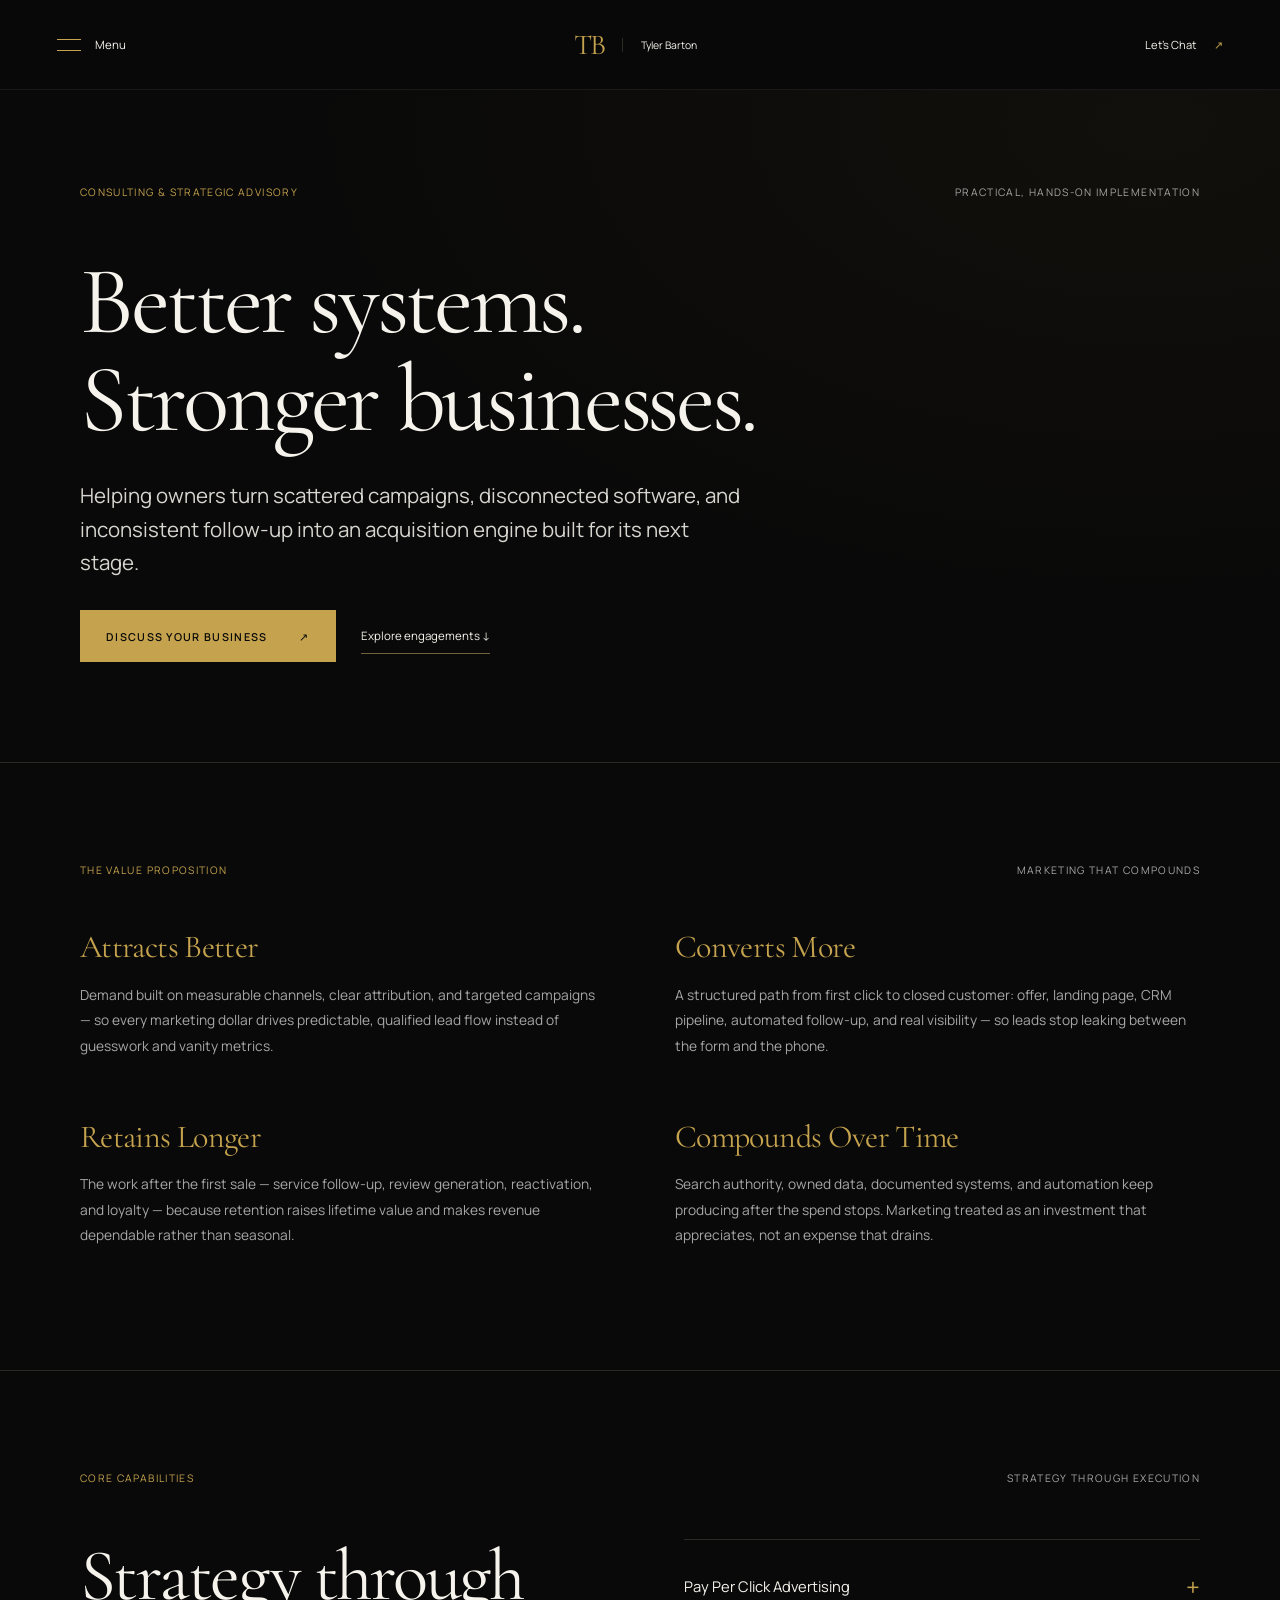
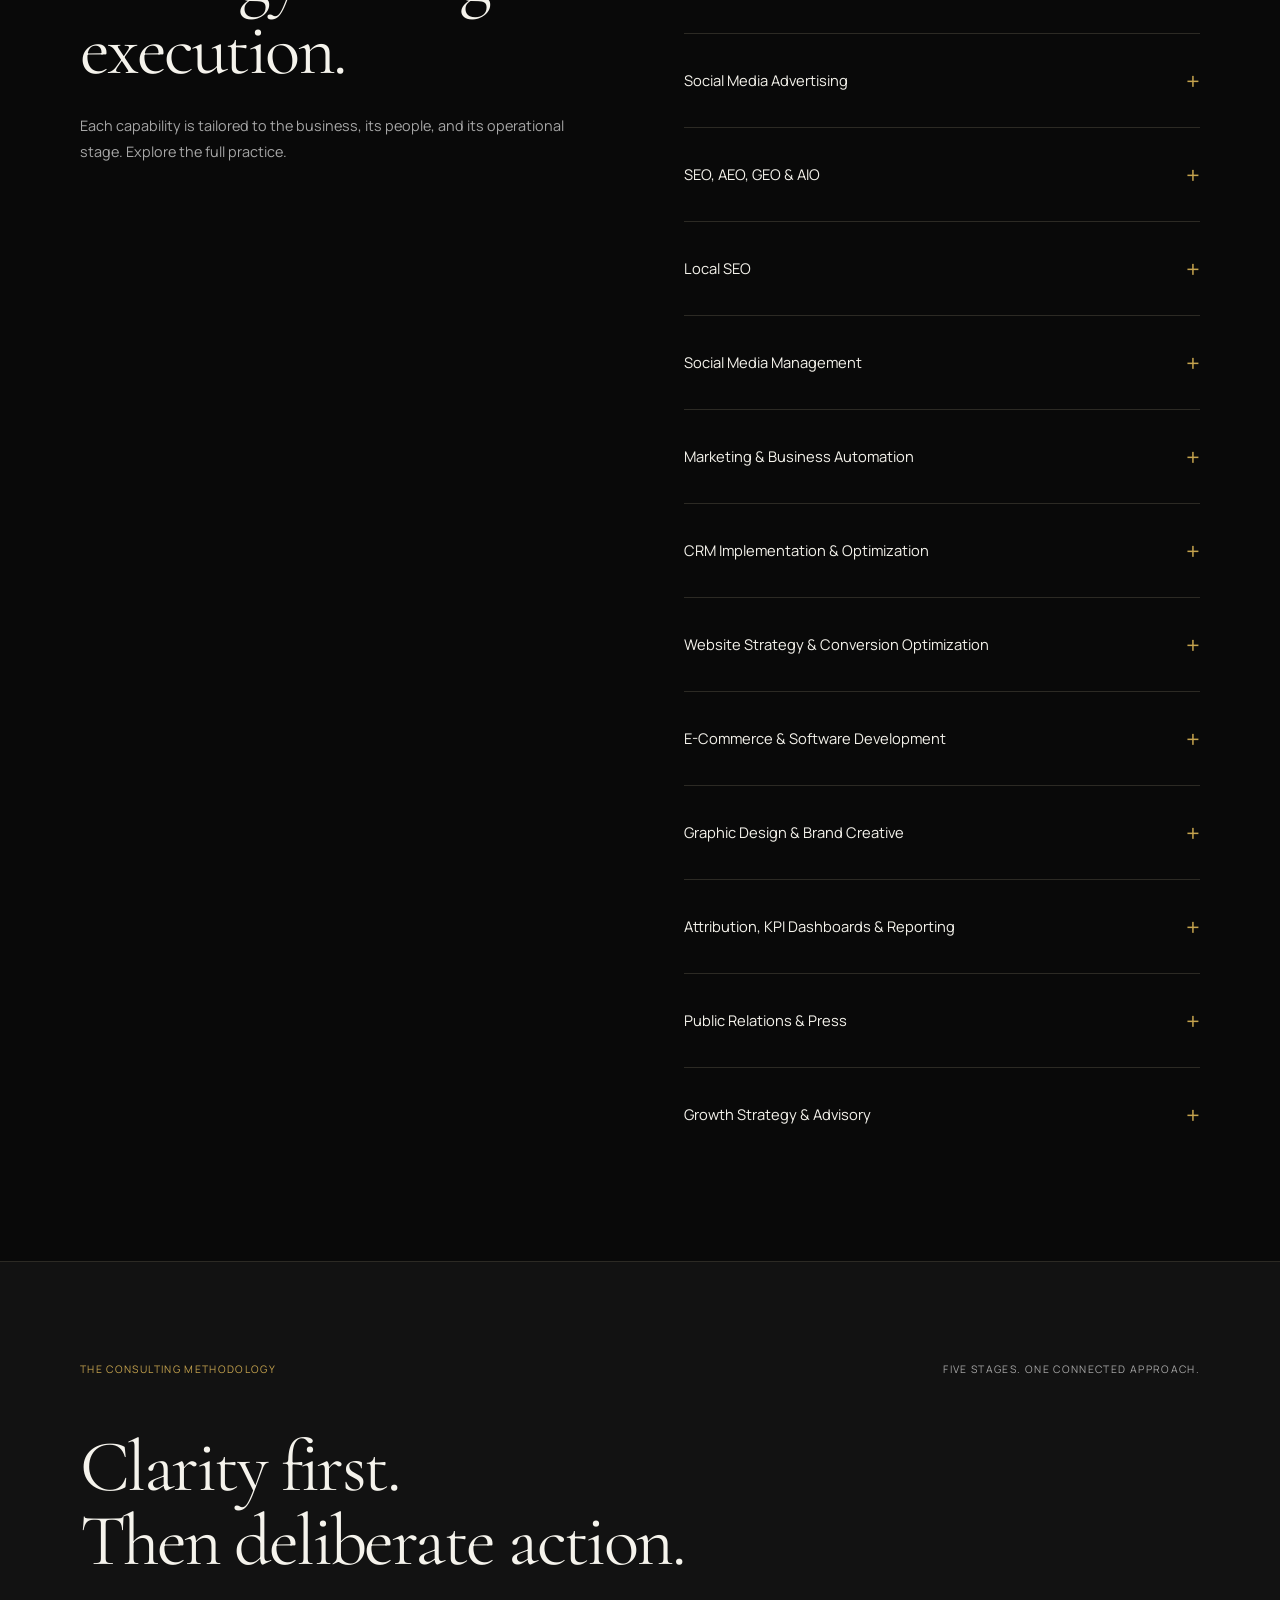
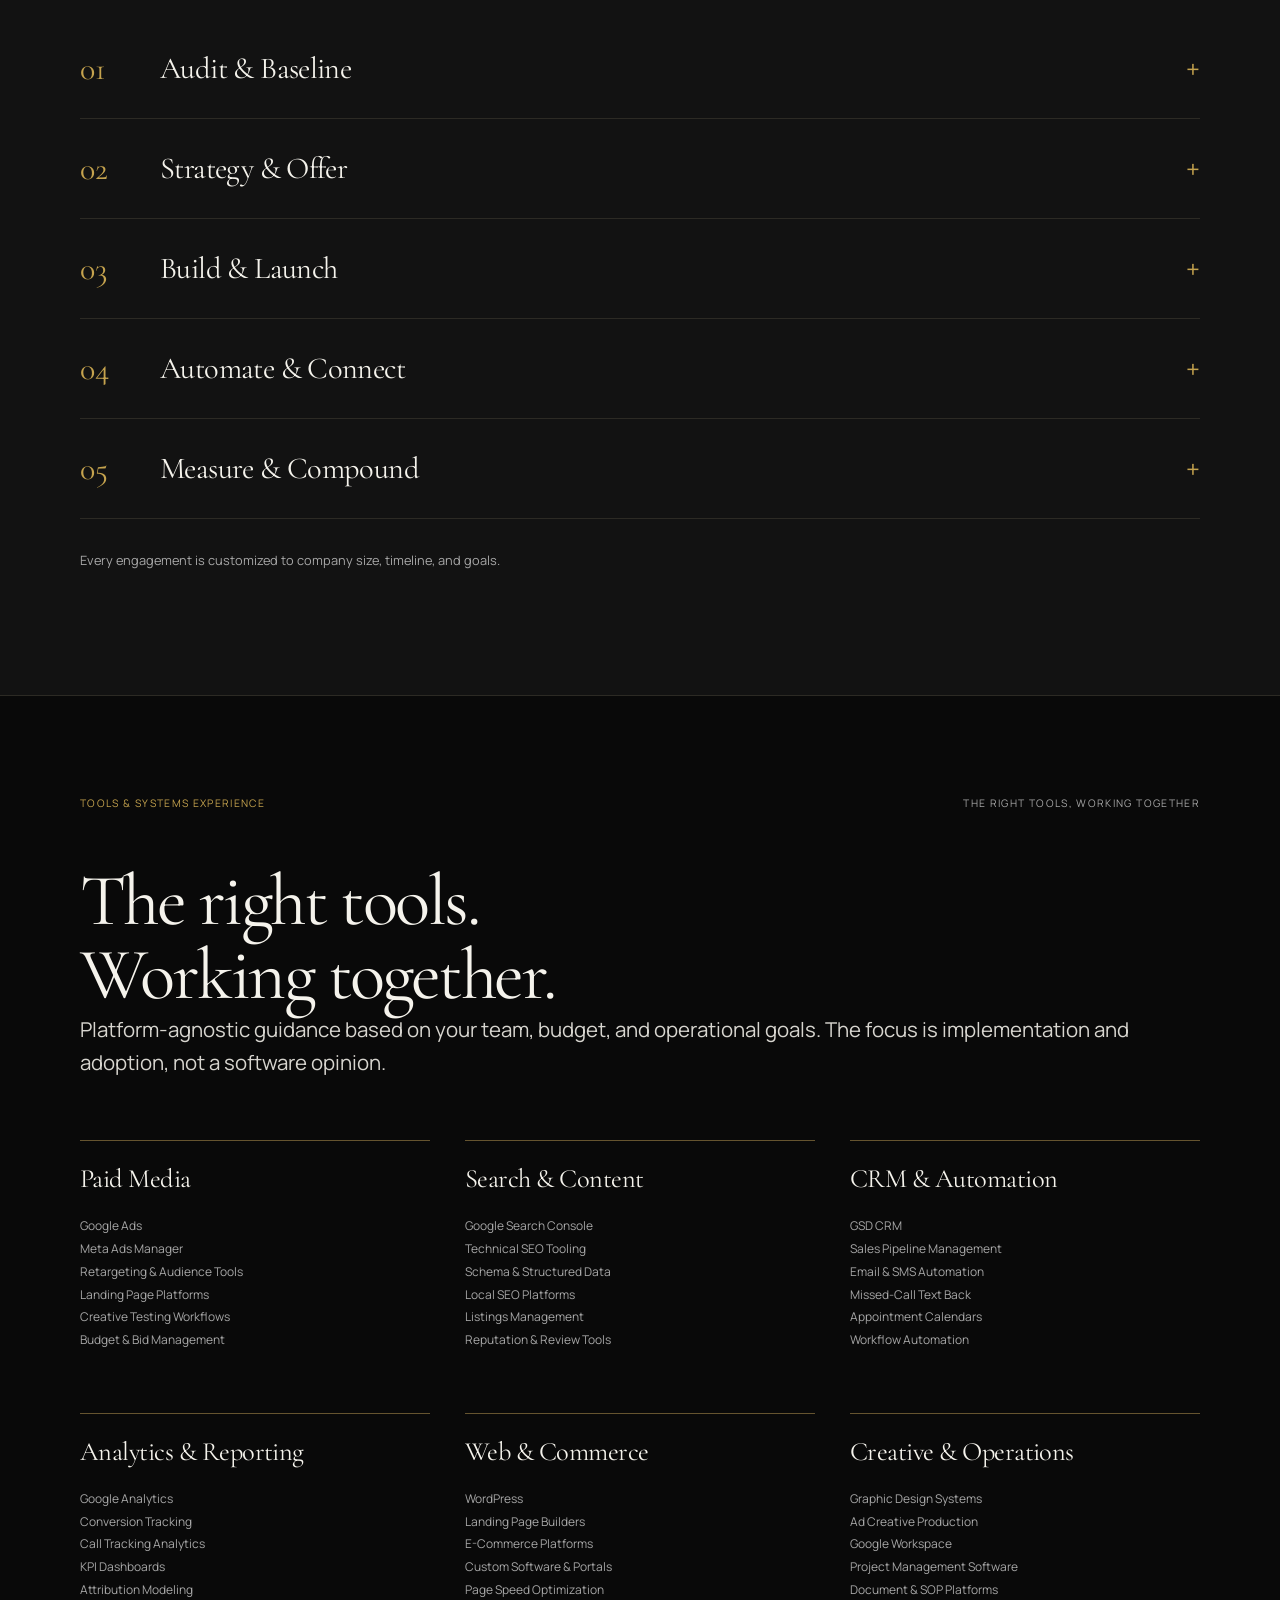
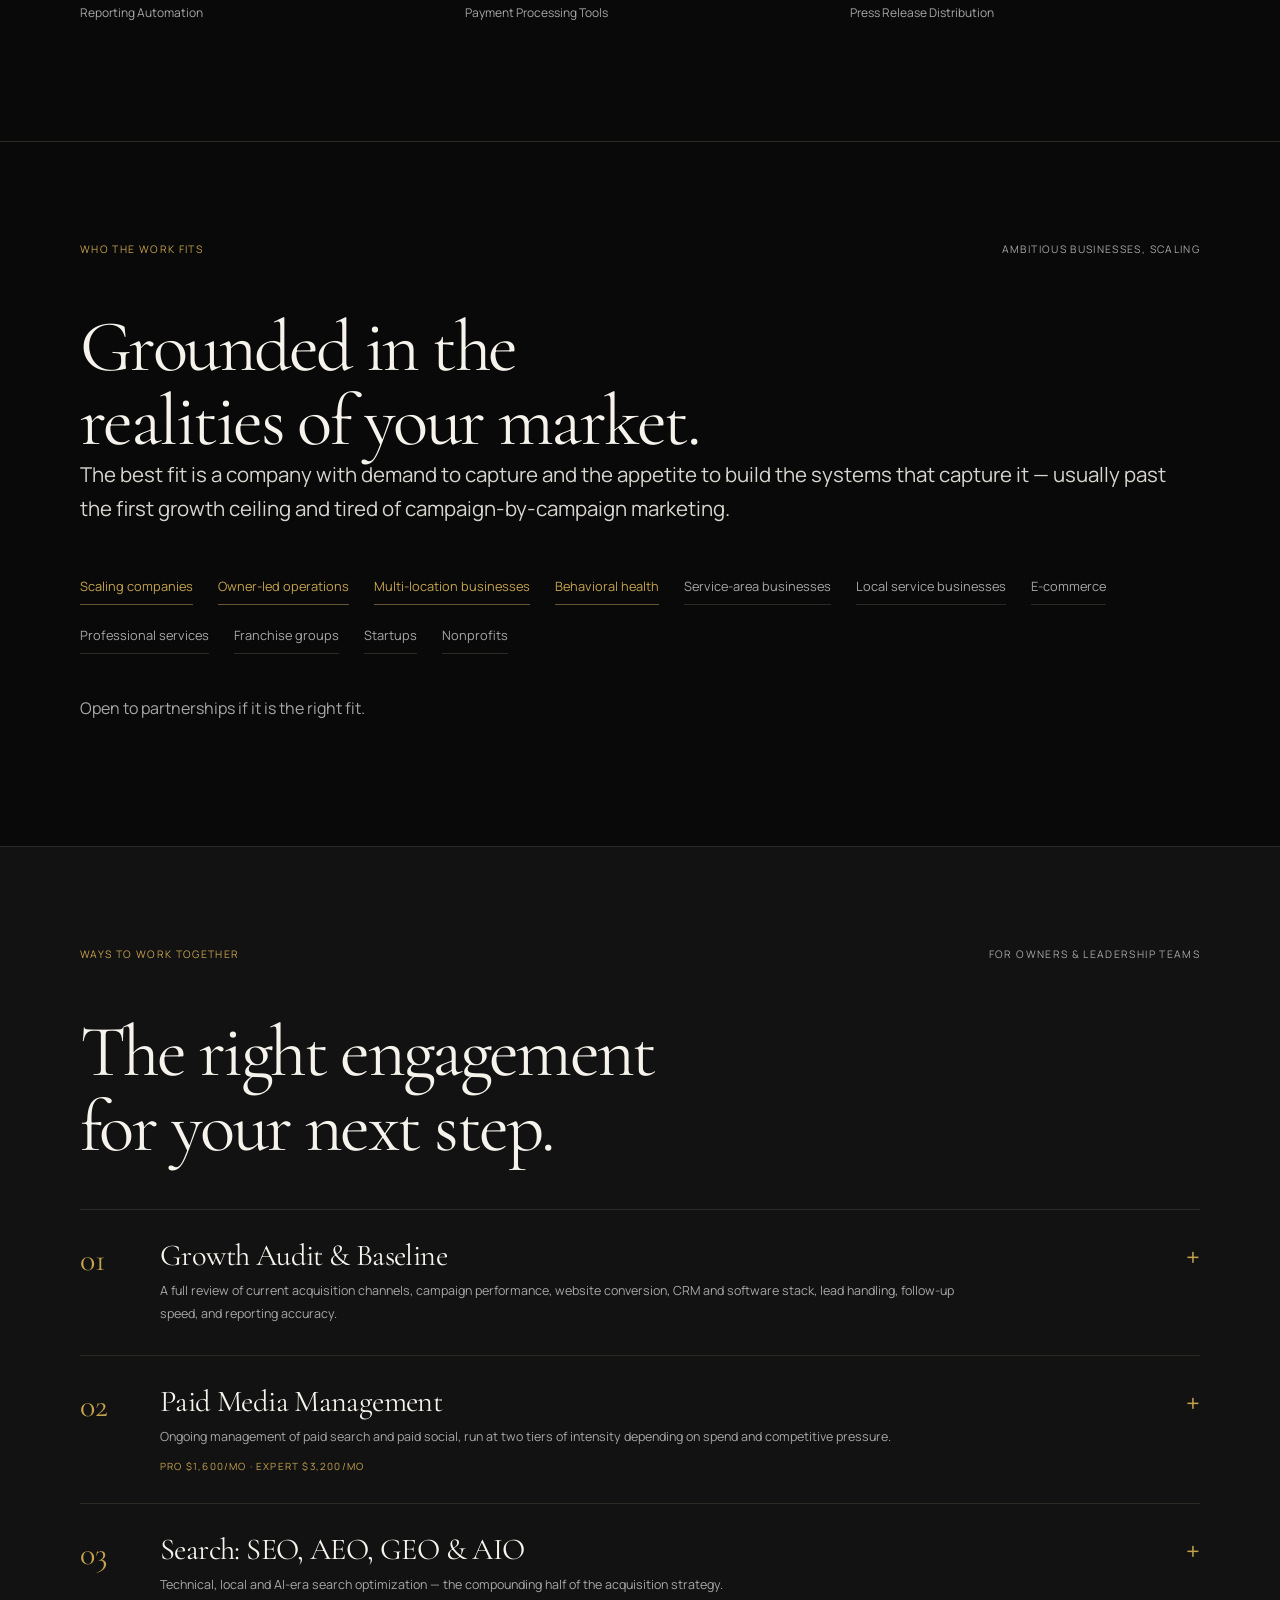
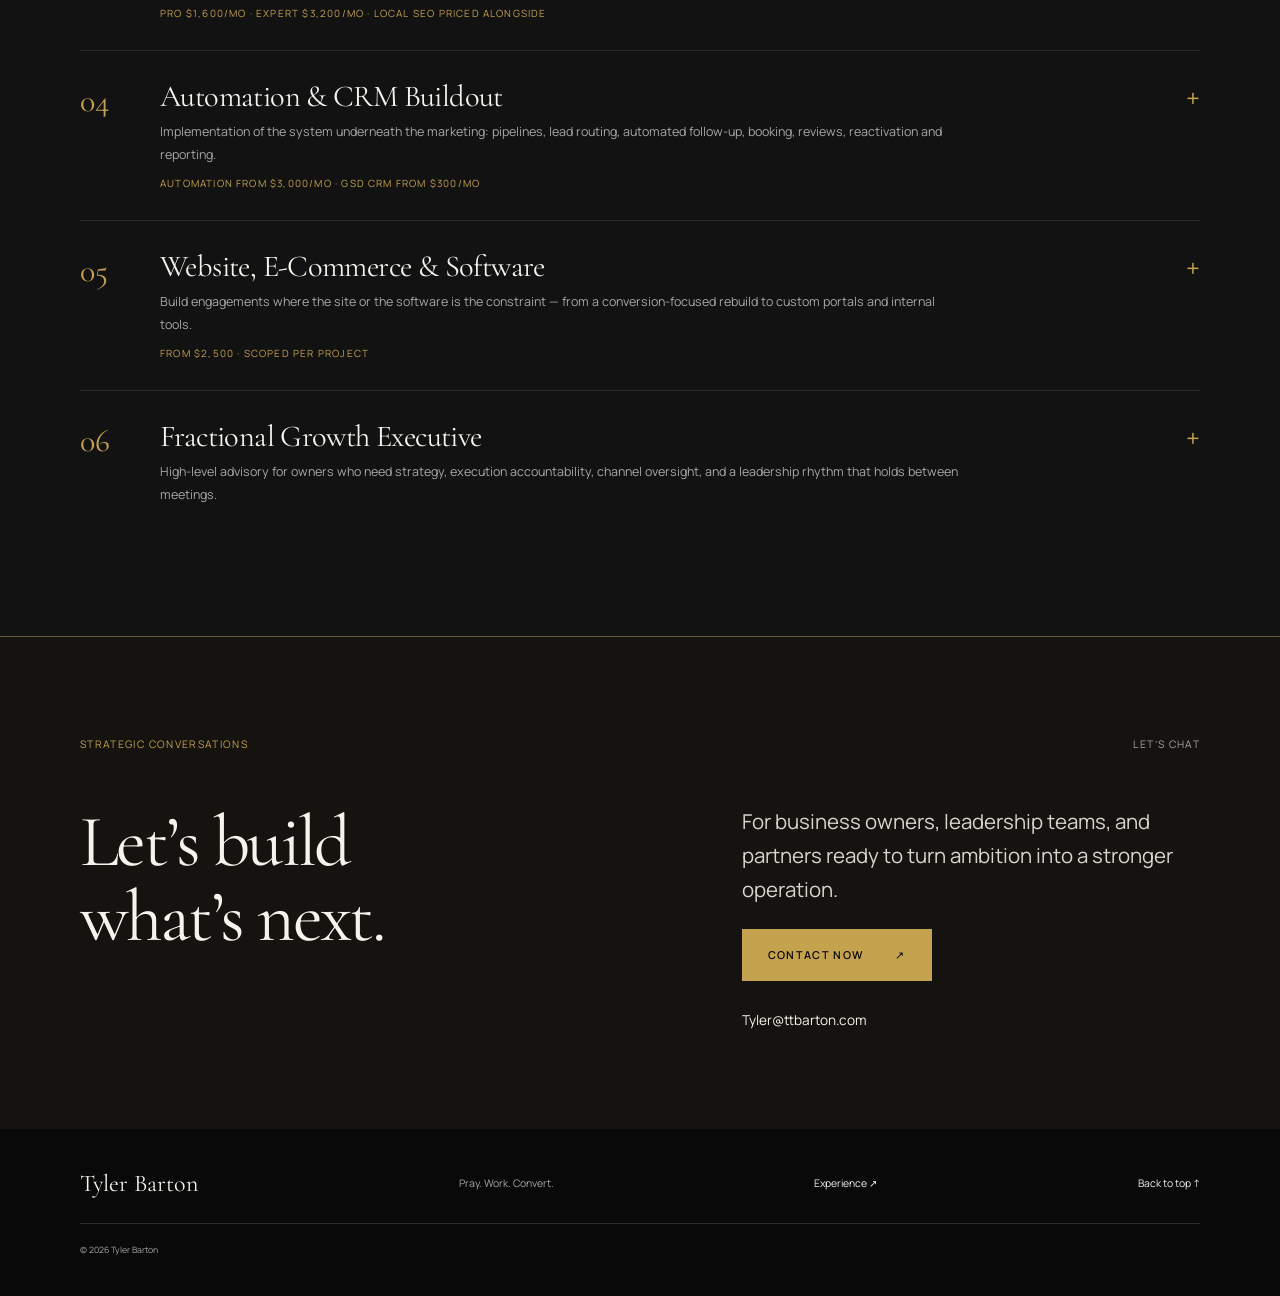
==== commit 41804cc8: "Add portrait and booking modal, update metrics, add Soulegria Metrics on the homepage, per Tyler's d" ====
--- a/consulting/index.html
+++ b/consulting/index.html
@@ -12,6 +12,13 @@
 <meta property="og:description" content="Paid media, technical SEO, CRM automation and reporting for scaling companies.">
 <meta property="og:url" content="https://ttbarton.com/consulting/">
 <meta property="og:site_name" content="Tyler Barton">
+<meta property="og:image" content="https://ttbarton.com/assets/social-profile.jpg">
+<meta property="og:image:width" content="1200">
+<meta property="og:image:height" content="630">
+<meta property="og:image:type" content="image/jpeg">
+<meta property="og:image:alt" content="Tyler Barton, founder of Monastic Marketing">
+<meta name="twitter:card" content="summary_large_image">
+<meta name="twitter:image" content="https://ttbarton.com/assets/social-profile.jpg">
 <meta name="theme-color" content="#090909">
 <link rel="icon" type="image/svg+xml" href="/favicon.svg">
 <link rel="preconnect" href="https://fonts.googleapis.com">
@@ -29,7 +36,7 @@
     <span>Menu</span>
   </button>
   <a class="wordmark" href="/" aria-label="TB: Tyler Barton home">TB<span>Tyler Barton</span></a>
-  <a class="header-contact" href="/contact/">Let&rsquo;s connect <span aria-hidden="true">&#8599;</span></a>
+  <button class="header-contact" data-open="booking">Let&rsquo;s Chat <span aria-hidden="true">&#8599;</span></button>
 </header>
 
 <dialog id="navigation" class="nav-dialog" aria-labelledby="nav-title">
@@ -370,6 +377,7 @@
       <li class="primary">Scaling companies</li>
       <li class="primary">Owner-led operations</li>
       <li class="primary">Multi-location businesses</li>
+      <li class="primary">Behavioral health</li>
       <li>Service-area businesses</li>
       <li>Local service businesses</li>
       <li>E-commerce</li>
@@ -378,8 +386,9 @@
       <li>Startups</li>
       <li>Nonprofits</li>
     </ul>
-    <!-- TODO(content): replace with Tyler's confirmed focus verticals; the list above describes
-         company stage and shape rather than claiming specific industry specialisms. -->
+    <!-- TODO(content): behavioral health is grounded in the Soulegria ownership/COO role. The
+         remaining entries describe company stage and shape rather than claiming specific
+         industry specialisms - replace with confirmed focus verticals. -->
     <p>Open to partnerships if it is the right fit.</p>
   </section>
 
@@ -545,7 +554,7 @@
   <section class="contact-section section">
     <div class="section-kicker">
       <span>Strategic conversations</span>
-      <span>Let&rsquo;s connect</span>
+      <span>Let&rsquo;s Chat</span>
     </div>
     <div class="contact-layout">
       <h2>Let&rsquo;s build<br>what&rsquo;s next.</h2>
@@ -570,6 +579,16 @@
   <small>&copy; 2026 Tyler Barton</small>
 </footer>
 
+<dialog id="booking" class="booking-dialog" aria-label="Book a call with Tyler Barton">
+  <div class="dialog-top">
+    <span class="eyebrow">Book a time</span>
+    <button class="close" data-close aria-label="Close booking">&times;</button>
+  </div>
+  <!-- src is set on first open so the third-party widget never loads on a plain page view -->
+  <iframe data-src="https://link.bemonastic.com/widget/booking/9uI12Z1BLdLVmq4bh6Eg" title="Booking calendar for Tyler Barton" loading="lazy"></iframe>
+  <p class="booking-note">Scheduling is handled by LeadConnector. Opening this connects to the booking service.</p>
+</dialog>
+
 <script src="/assets/site.js" defer></script>
 </body>
 </html>
--- a/assets/styles.css
+++ b/assets/styles.css
@@ -172,6 +172,19 @@
 .header-contact { display: flex; align-items: center; gap: 18px; font-size: 0.7rem; }
 .header-contact span { color: var(--gold); }
 
+/* --- Booking dialog ------------------------------------------------------- */
+
+.booking-dialog { width: 980px; padding: 24px 28px 20px; }
+.booking-dialog iframe {
+  display: block;
+  width: 100%;
+  height: min(72dvh, 820px);
+  margin-top: 18px;
+  border: 0;
+  background: #fff;
+}
+.booking-note { margin: 14px 0 0; color: var(--muted); font-size: 0.62rem; line-height: 1.6; }
+
 .scroll-progress {
   position: fixed;
   top: 0;
@@ -249,28 +262,12 @@
   width: 100%;
   height: 590px;
   object-fit: cover;
-  object-position: 50% 37%;
+  object-position: 52% 22%;
   filter: saturate(0.65);
   transition: filter 0.5s, transform 0.8s;
 }
 .portrait-frame:hover > img { filter: saturate(1); transform: scale(1.02); }
 
-/* Monogram stand-in used until a portrait is supplied */
-.portrait-frame.is-monogram { display: grid; place-items: center; height: 590px; background:
-  radial-gradient(at 70% 15%, #c5a34e14, #0000 60%), #15150f; }
-.monogram {
-  display: grid;
-  place-items: center;
-  width: min(62%, 290px);
-  aspect-ratio: 1;
-  border: 1px solid #c5a34e3d;
-  border-radius: 50%;
-  font-family: var(--font-display);
-  font-size: clamp(5rem, 11vw, 8.5rem);
-  letter-spacing: -0.04em;
-  color: var(--gold);
-  line-height: 1;
-}
 
 .portrait-caption {
   position: absolute;
@@ -748,19 +745,7 @@
 
 .portrait-dialog { text-align: center; background: #090909; width: auto; padding: 18px; }
 .portrait-dialog > .close { position: absolute; top: 25px; right: 25px; background: #090909d9; }
-.portrait-dialog .monogram-xl {
-  display: grid;
-  place-items: center;
-  width: min(70vw, 520px);
-  aspect-ratio: 1;
-  margin: auto;
-  border: 1px solid #c5a34e3d;
-  border-radius: 50%;
-  font-family: var(--font-display);
-  font-size: clamp(6rem, 18vw, 13rem);
-  color: var(--gold);
-  line-height: 1;
-}
+.portrait-dialog img { object-fit: contain; width: auto; height: min(75dvh, 850px); }
 .portrait-dialog p { font-family: var(--font-display); margin: 15px 0 0; font-size: 1.5rem; }
 
 /* --- Motion --------------------------------------------------------------- */
@@ -789,7 +774,7 @@
 @media (width >= 1600px) {
   .hero { padding-top: 95px; }
   .portrait-frame { max-height: 650px; }
-  .portrait-frame > img, .portrait-frame.is-monogram { height: 650px; }
+  .portrait-frame > img { height: 650px; }
   .hero-copy { padding-top: 35px; }
 }
 
@@ -801,7 +786,7 @@
   .hero .eyebrow { font-size: 0.53rem; }
   .hero-statement { font-size: 1.7rem; }
   .hero-description { font-size: 0.78rem; }
-  .portrait-frame > img, .portrait-frame.is-monogram { height: 530px; }
+  .portrait-frame > img { height: 530px; }
   .hero-actions { gap: 15px; }
   .hero-actions .button { gap: 15px; padding: 15px; font-size: 0.6rem; }
   .support-actions { gap: 16px; }
@@ -834,8 +819,7 @@
   .support-actions a { font-size: 0.57rem; }
   .hero-portrait { width: 100%; padding-bottom: 26px; }
   .portrait-frame { max-height: 430px; }
-  .portrait-frame > img { height: 430px; object-position: 50% 33%; }
-  .portrait-frame.is-monogram { height: 430px; }
+  .portrait-frame > img { height: 430px; object-position: 52% 20%; }
   .portrait-caption { padding: 60px 20px 20px; }
   .hero-portrait figcaption { font-size: 0.5rem; }
   .hero-scroll { width: 100%; padding: 16px 0; }
@@ -910,6 +894,10 @@
   .briefing-controls > span { font-size: 0.55rem; }
   .chapter .actions { gap: 15px; }
 
+  .booking-dialog { padding: 14px; }
+  .booking-dialog iframe { height: 74dvh; margin-top: 12px; }
+  .booking-note { font-size: 0.56rem; }
+  .portrait-dialog img { height: auto; max-height: 72dvh; }
   .system-flow { gap: 7px; font-size: 0.62rem; }
   .system-flow span:not(:last-child)::after { margin-left: 6px; }
 }
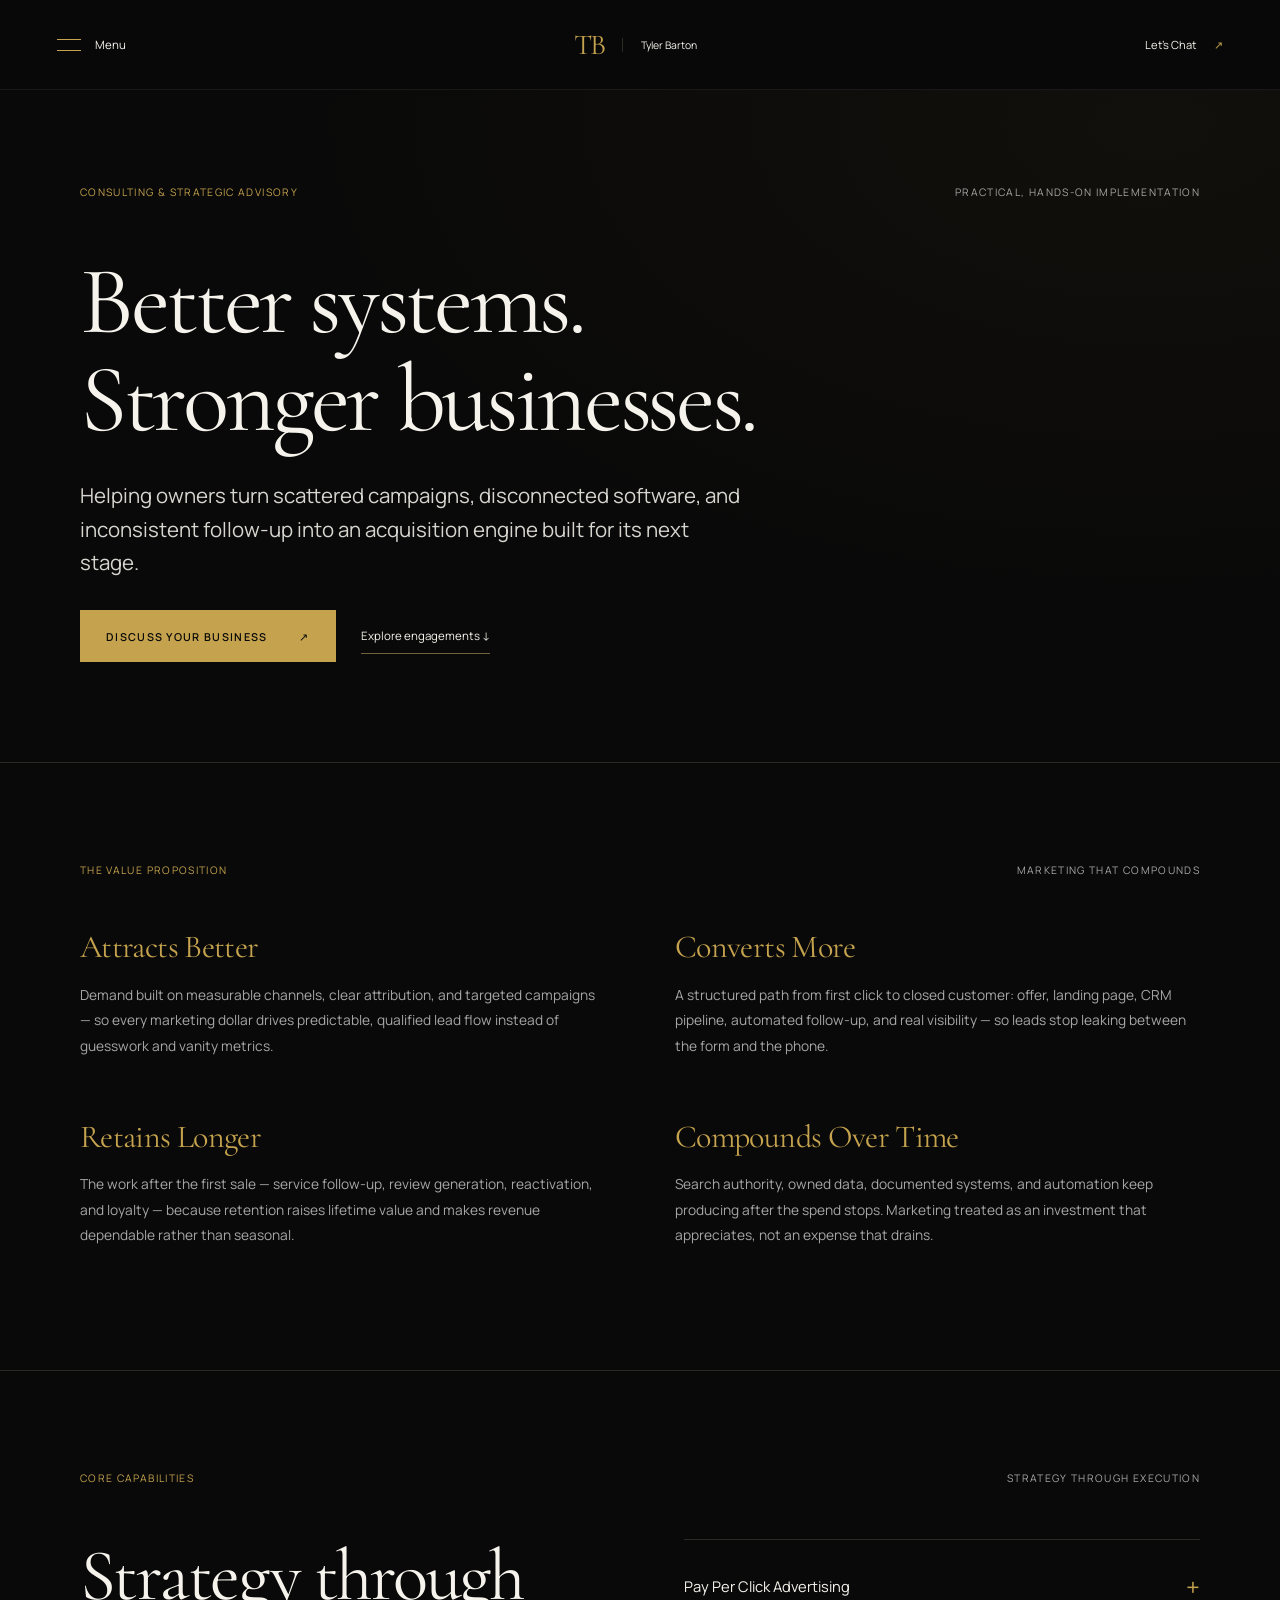
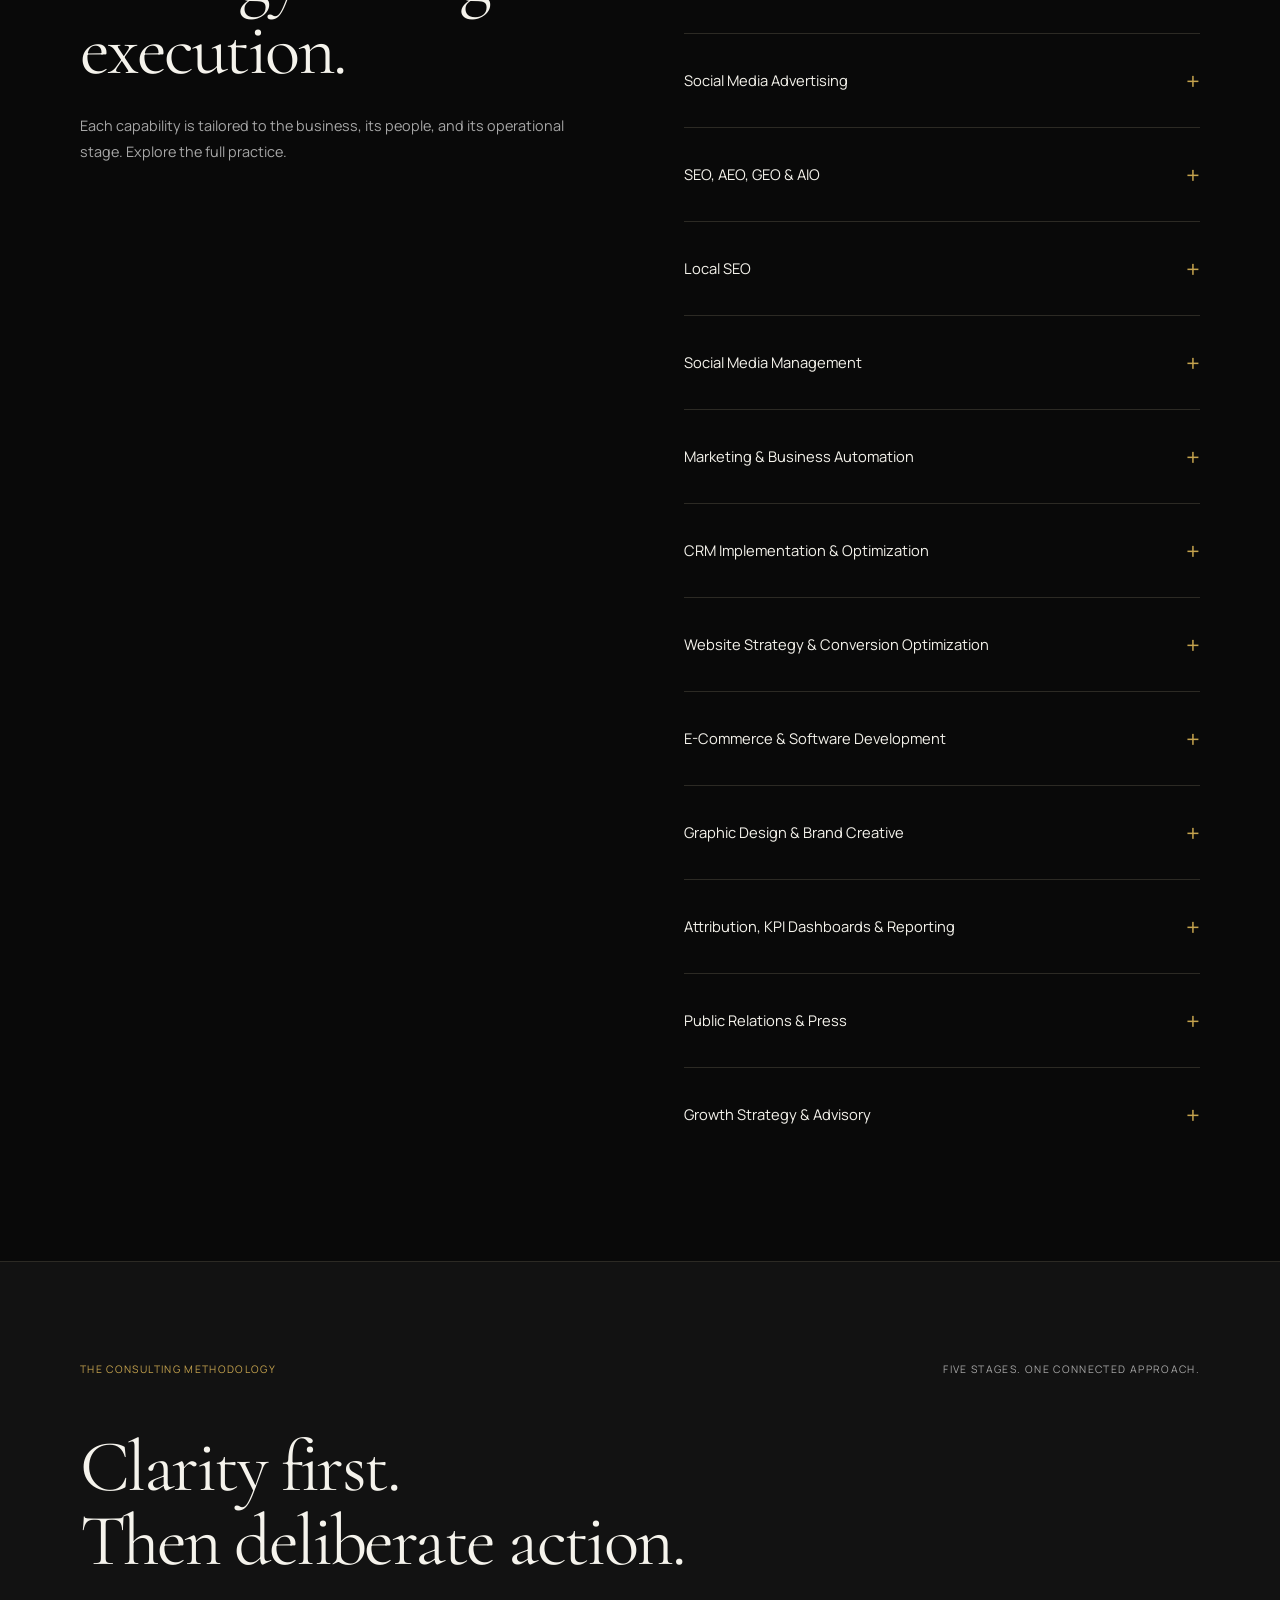
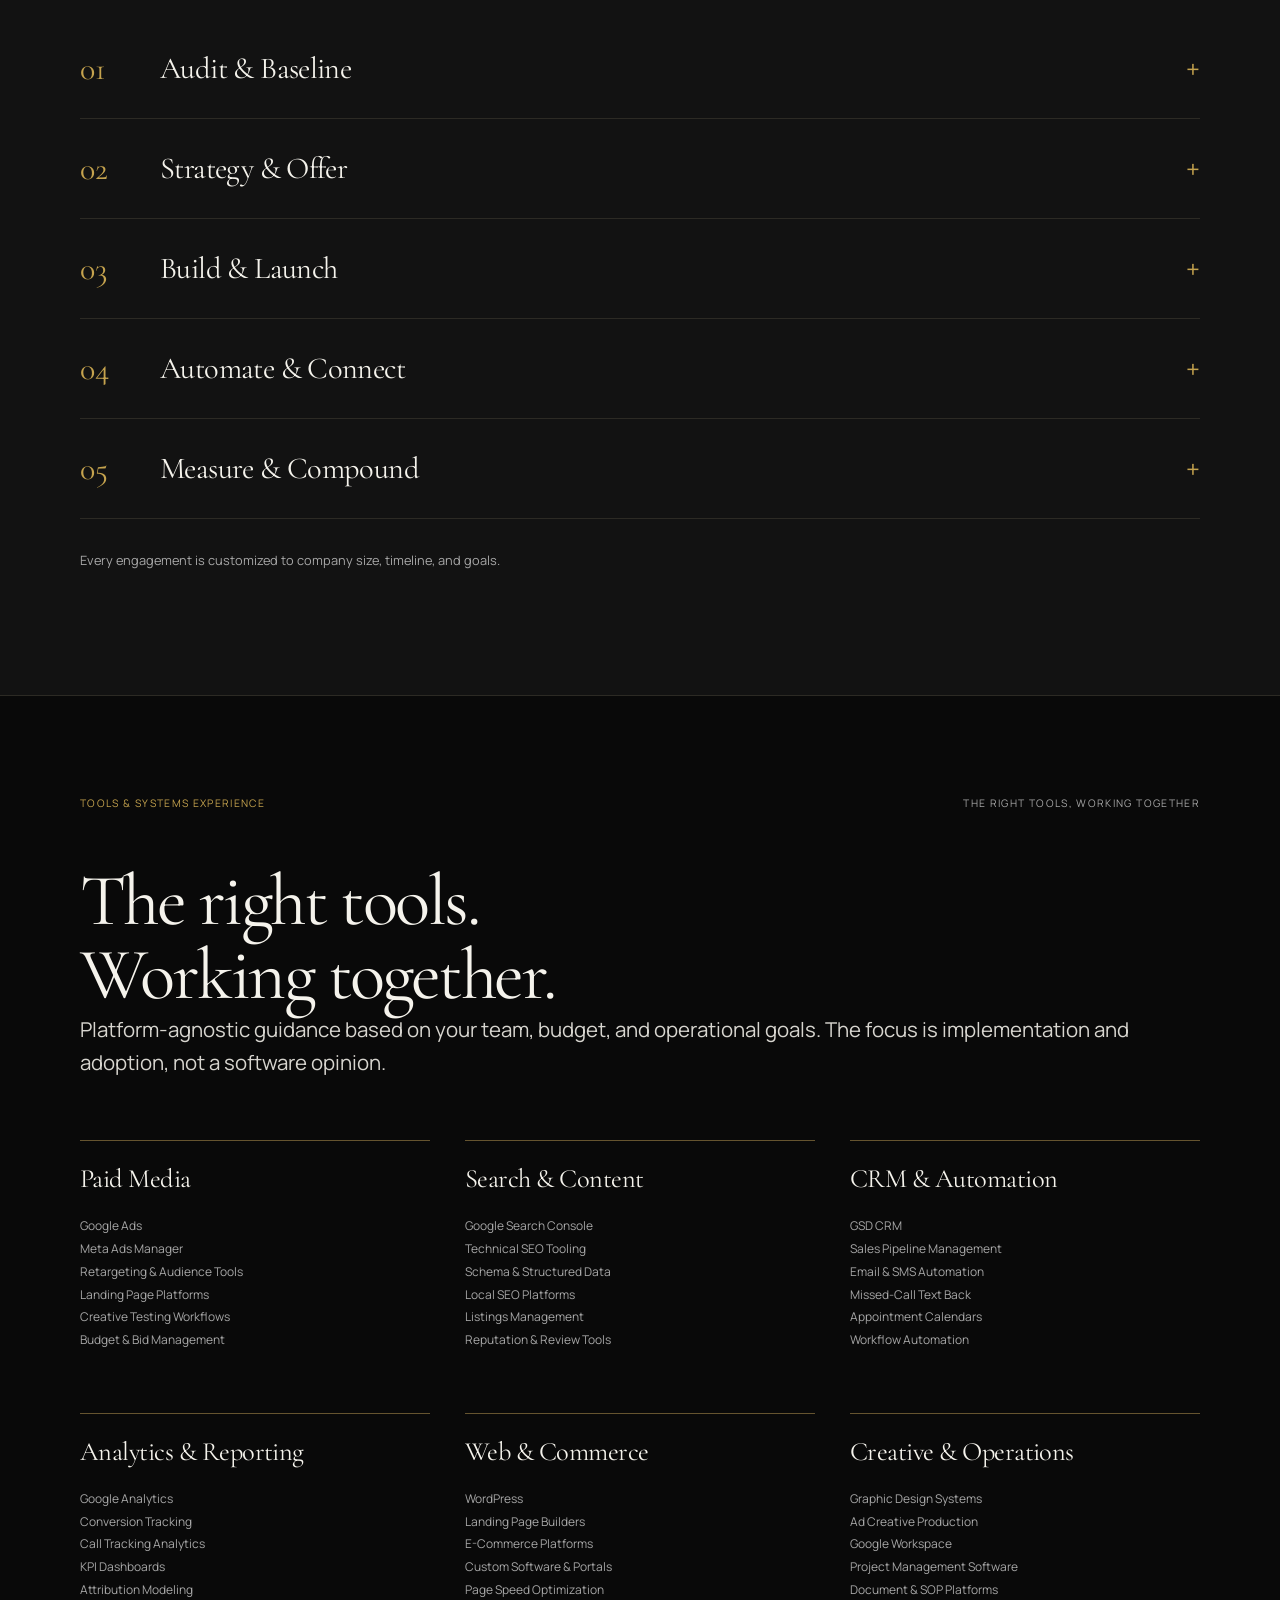
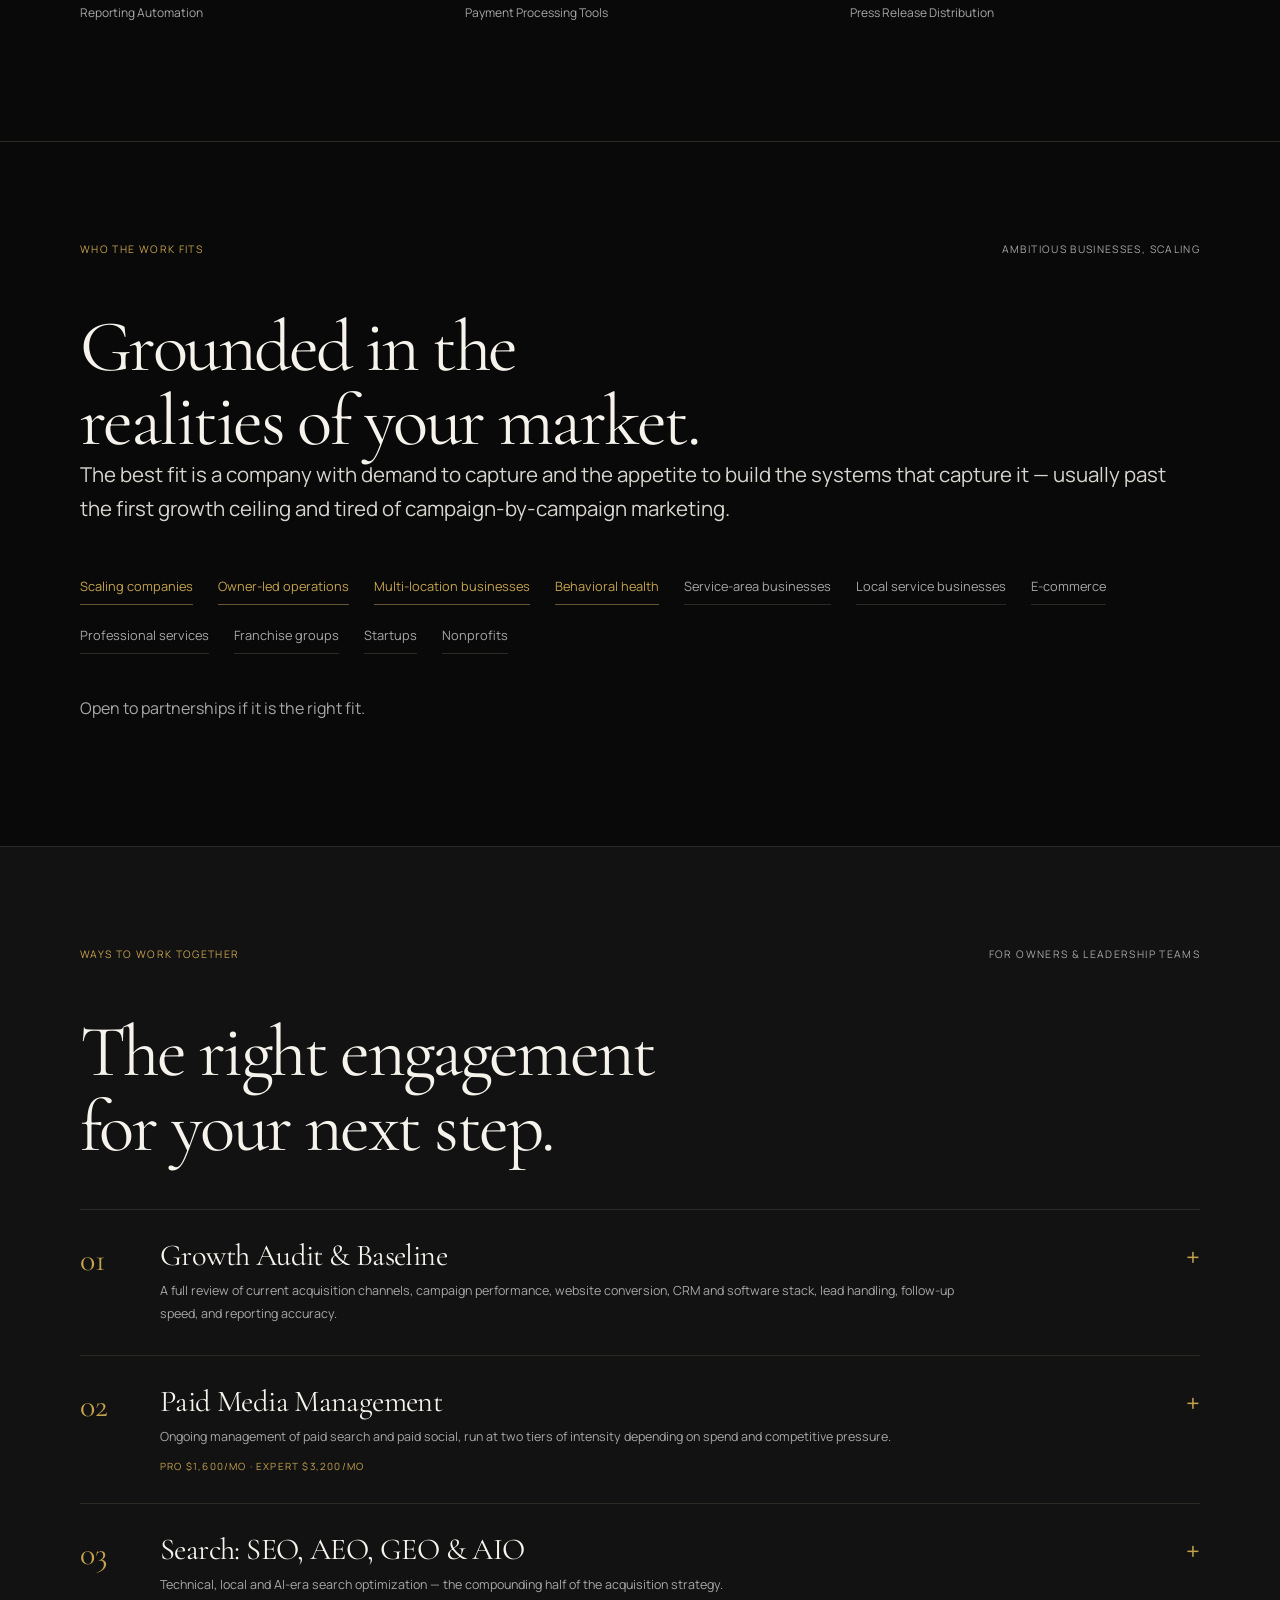
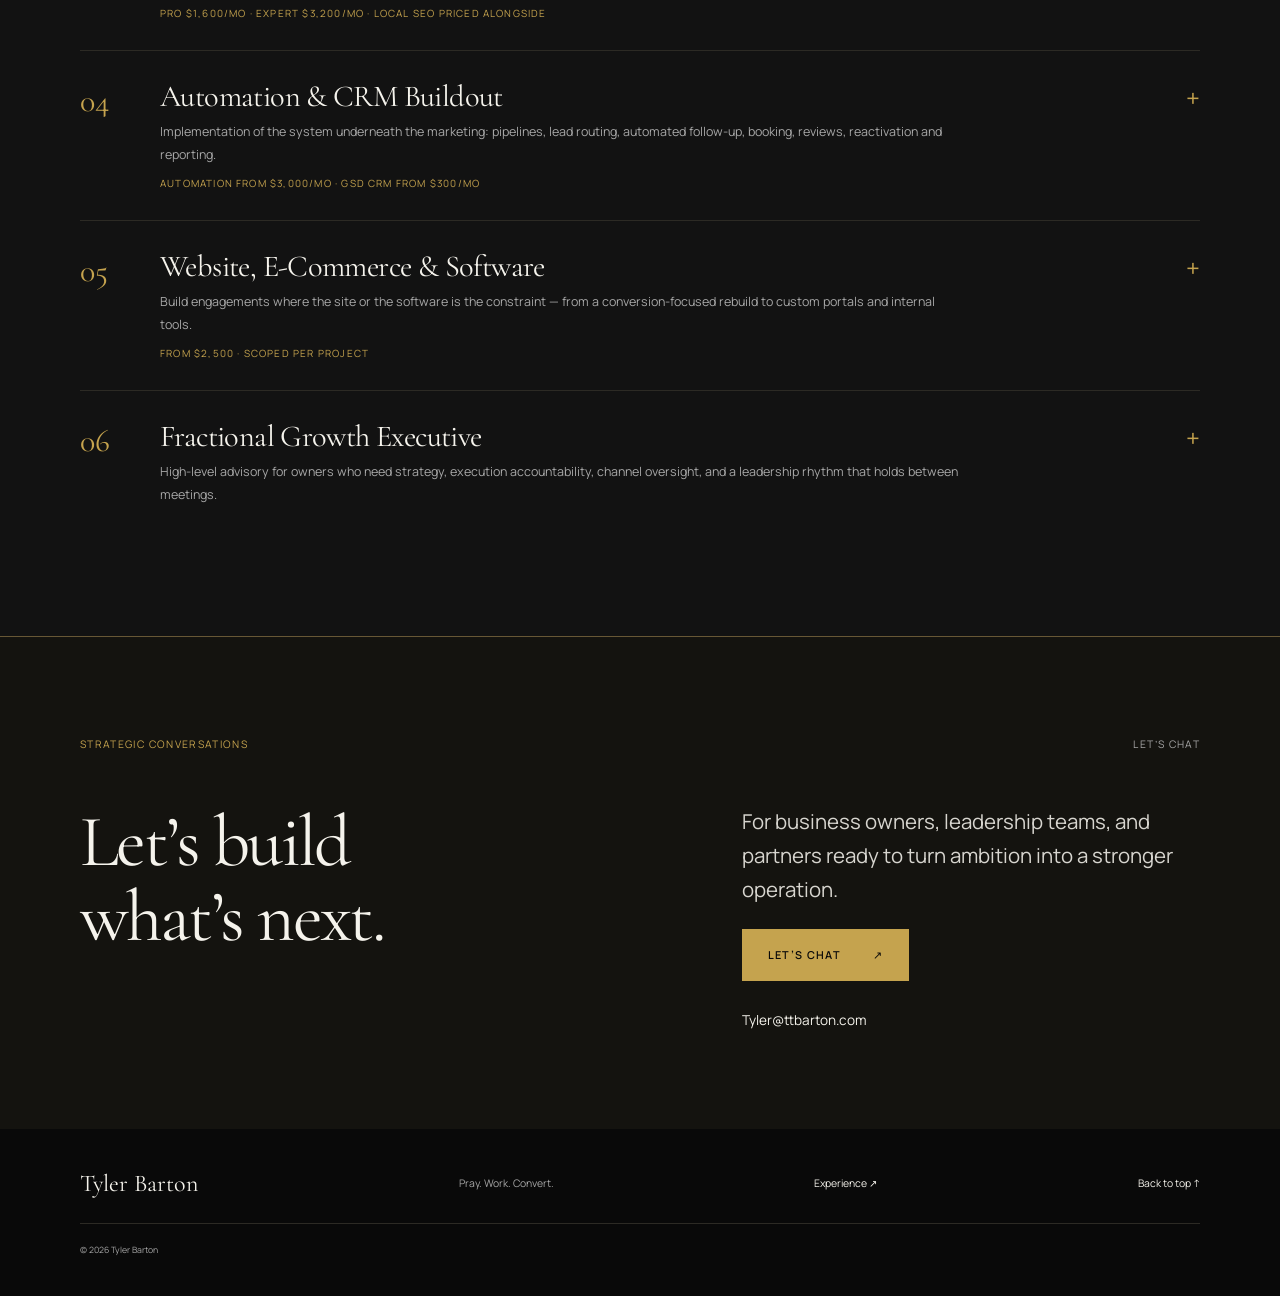
==== commit 14cd633e: "Remove the contact page; every CTA opens the booking modal Deleted contact/index.html and rewired th" ====
--- a/consulting/index.html
+++ b/consulting/index.html
@@ -16,7 +16,7 @@
 <meta property="og:image:width" content="1200">
 <meta property="og:image:height" content="630">
 <meta property="og:image:type" content="image/jpeg">
-<meta property="og:image:alt" content="Tyler Barton, founder of Monastic Marketing">
+<meta property="og:image:alt" content="Tyler Barton, fractional CMO, CTO and CRO">
 <meta name="twitter:card" content="summary_large_image">
 <meta name="twitter:image" content="https://ttbarton.com/assets/social-profile.jpg">
 <meta name="theme-color" content="#090909">
@@ -54,7 +54,7 @@
     <a href="/consulting/#methodology" style="--i:5"><span>Methodology</span><span aria-hidden="true">&rsaquo;</span></a>
     <a href="/consulting/#engagements" style="--i:6"><span>Engagement options</span><span aria-hidden="true">&rsaquo;</span></a>
     <a href="/experience/#principles" style="--i:7"><span>Principles</span><span aria-hidden="true">&rsaquo;</span></a>
-    <a href="/contact/" style="--i:8"><span>Contact</span><span aria-hidden="true">&rsaquo;</span></a>
+    <a href="/#contact" style="--i:8"><span>Contact</span><span aria-hidden="true">&rsaquo;</span></a>
   </nav>
   <div class="nav-bottom">
     <span>Founder. Strategist. Operator.</span>
@@ -72,7 +72,7 @@
     <h1>Better systems.<br>Stronger businesses.</h1>
     <p class="lead">Helping owners turn scattered campaigns, disconnected software, and inconsistent follow-up into an acquisition engine built for its next stage.</p>
     <div class="actions">
-      <a class="button gold" href="/contact/">Discuss your business <span aria-hidden="true">&#8599;</span></a>
+      <button class="button gold" data-open="booking">Discuss your business <span aria-hidden="true">&#8599;</span></button>
       <a class="text-link" href="#engagements">Explore engagements &darr;</a>
     </div>
   </section>
@@ -118,7 +118,7 @@
           <summary><h3>Pay Per Click Advertising</h3><span class="expand" aria-hidden="true">+</span></summary>
           <div class="detail-body">
             <p>Paid search built around intent: campaign structure, keyword and match-type discipline, negative keyword hygiene, landing page alignment, bid strategy, and conversion tracking that reports revenue rather than clicks. Runs at two tiers depending on spend and competitive pressure.</p>
-            <a class="text-link" href="/contact/">Discuss this capability &#8599;</a>
+            <button class="text-link" data-open="booking">Discuss this capability &#8599;</button>
           </div>
         </details>
 
@@ -126,7 +126,7 @@
           <summary><h3>Social Media Advertising</h3><span class="expand" aria-hidden="true">+</span></summary>
           <div class="detail-body">
             <p>Paid social across Meta and adjacent platforms: audience strategy, creative testing cadence, offer structure, retargeting sequences, and spend allocation. Creative is treated as the variable that actually moves performance, so testing is continuous rather than quarterly.</p>
-            <a class="text-link" href="/contact/">Discuss this capability &#8599;</a>
+            <button class="text-link" data-open="booking">Discuss this capability &#8599;</button>
           </div>
         </details>
 
@@ -134,7 +134,7 @@
           <summary><h3>SEO, AEO, GEO &amp; AIO</h3><span class="expand" aria-hidden="true">+</span></summary>
           <div class="detail-body">
             <p>Search optimization for how people find businesses now. Classic technical SEO &mdash; architecture, schema, speed, content structure, internal linking &mdash; extended into answer engine, generative engine, and AI optimization so the business shows up in AI-generated answers, not only in ten blue links.</p>
-            <a class="text-link" href="/contact/">Discuss this capability &#8599;</a>
+            <button class="text-link" data-open="booking">Discuss this capability &#8599;</button>
           </div>
         </details>
 
@@ -142,7 +142,7 @@
           <summary><h3>Local SEO</h3><span class="expand" aria-hidden="true">+</span></summary>
           <div class="detail-body">
             <p>For multi-location and service-area businesses, proximity, reviews, and listing accuracy decide who gets the call. Covers business profile optimization, listings management, location pages, review generation, and local content &mdash; the unglamorous work that produces inbound calls.</p>
-            <a class="text-link" href="/contact/">Discuss this capability &#8599;</a>
+            <button class="text-link" data-open="booking">Discuss this capability &#8599;</button>
           </div>
         </details>
 
@@ -150,7 +150,7 @@
           <summary><h3>Social Media Management</h3><span class="expand" aria-hidden="true">+</span></summary>
           <div class="detail-body">
             <p>Ongoing organic presence: content calendar, posting cadence, community response, and the brand consistency that makes paid traffic convert better when it lands on a profile. Managed so the owner is not the bottleneck.</p>
-            <a class="text-link" href="/contact/">Discuss this capability &#8599;</a>
+            <button class="text-link" data-open="booking">Discuss this capability &#8599;</button>
           </div>
         </details>
 
@@ -158,7 +158,7 @@
           <summary><h3>Marketing &amp; Business Automation</h3><span class="expand" aria-hidden="true">+</span></summary>
           <div class="detail-body">
             <p>Automation that follows up without relying on someone remembering. When a lead comes in they receive a text, an email, an appointment reminder, a review request, or a reactivation campaign based on where they are in the journey. Extends past marketing into onboarding, task assignment, internal notifications, billing reminders, and reporting.</p>
-            <a class="text-link" href="/contact/">Discuss this capability &#8599;</a>
+            <button class="text-link" data-open="booking">Discuss this capability &#8599;</button>
           </div>
         </details>
 
@@ -166,7 +166,7 @@
           <summary><h3>CRM Implementation &amp; Optimization</h3><span class="expand" aria-hidden="true">+</span></summary>
           <div class="detail-body">
             <p>One centralized system for leads, customers, sales activity, follow-up, and reporting. A company running on spreadsheets and missed calls moves into a CRM where every lead is tracked by stage, assigned to an owner, followed up automatically, and reported to leadership. GSD CRM is available as the platform where a fresh build makes sense.</p>
-            <a class="text-link" href="/contact/">Discuss this capability &#8599;</a>
+            <button class="text-link" data-open="booking">Discuss this capability &#8599;</button>
           </div>
         </details>
 
@@ -174,7 +174,7 @@
           <summary><h3>Website Strategy &amp; Conversion Optimization</h3><span class="expand" aria-hidden="true">+</span></summary>
           <div class="detail-body">
             <p>Turning a website into a business asset that generates leads and supports sales: layout, messaging, SEO structure, calls to action, landing pages, page speed, content, and conversion tracking. Often the single highest-leverage fix before a dollar of new spend goes out.</p>
-            <a class="text-link" href="/contact/">Discuss this capability &#8599;</a>
+            <button class="text-link" data-open="booking">Discuss this capability &#8599;</button>
           </div>
         </details>
 
@@ -182,7 +182,7 @@
           <summary><h3>E-Commerce &amp; Software Development</h3><span class="expand" aria-hidden="true">+</span></summary>
           <div class="detail-body">
             <p>Store builds, checkout and merchandising optimization, and custom software where an off-the-shelf platform stops fitting the operation &mdash; portals, dashboards, internal tools, and integrations between the systems a business already runs.</p>
-            <a class="text-link" href="/contact/">Discuss this capability &#8599;</a>
+            <button class="text-link" data-open="booking">Discuss this capability &#8599;</button>
           </div>
         </details>
 
@@ -190,7 +190,7 @@
           <summary><h3>Graphic Design &amp; Brand Creative</h3><span class="expand" aria-hidden="true">+</span></summary>
           <div class="detail-body">
             <p>In-house design across ad creative, landing pages, collateral, and brand systems &mdash; so positioning, creative, and conversion are decided together instead of handed between vendors and diluted at each step.</p>
-            <a class="text-link" href="/contact/">Discuss this capability &#8599;</a>
+            <button class="text-link" data-open="booking">Discuss this capability &#8599;</button>
           </div>
         </details>
 
@@ -198,7 +198,7 @@
           <summary><h3>Attribution, KPI Dashboards &amp; Reporting</h3><span class="expand" aria-hidden="true">+</span></summary>
           <div class="detail-body">
             <p>Leadership visibility into the numbers that matter: lead sources, cost per acquisition, close rates, revenue by channel, pipeline, and return on spend. Radical transparency is a principle, which means the reporting shows what is not working as plainly as what is.</p>
-            <a class="text-link" href="/contact/">Discuss this capability &#8599;</a>
+            <button class="text-link" data-open="booking">Discuss this capability &#8599;</button>
           </div>
         </details>
 
@@ -206,7 +206,7 @@
           <summary><h3>Public Relations &amp; Press</h3><span class="expand" aria-hidden="true">+</span></summary>
           <div class="detail-body">
             <p>Press release writing and distribution for launches, milestones, funding, acquisitions, and expansion &mdash; building third-party credibility and the branded search authority that supports everything else.</p>
-            <a class="text-link" href="/contact/">Discuss this capability &#8599;</a>
+            <button class="text-link" data-open="booking">Discuss this capability &#8599;</button>
           </div>
         </details>
 
@@ -214,7 +214,7 @@
           <summary><h3>Growth Strategy &amp; Advisory</h3><span class="expand" aria-hidden="true">+</span></summary>
           <div class="detail-body">
             <p>For owners and leadership teams: the path to increased revenue, margin, and enterprise value. Channel mix, offer and pricing strategy, hiring needs, sales targets, operational constraints, and the accountability rhythm that keeps a plan from dying in month two.</p>
-            <a class="text-link" href="/contact/">Discuss this capability &#8599;</a>
+            <button class="text-link" data-open="booking">Discuss this capability &#8599;</button>
           </div>
         </details>
 
@@ -421,7 +421,7 @@
           <li>Bottleneck identification report</li>
           <li>Prioritized action list</li>
         </ul>
-        <a class="text-link" href="/contact/">Start a conversation &#8599;</a>
+        <button class="text-link" data-open="booking">Start a conversation &#8599;</button>
       </div>
     </details>
 
@@ -446,7 +446,7 @@
           <li>Conversion tracking and attribution</li>
           <li>Transparent monthly performance reporting</li>
         </ul>
-        <a class="text-link" href="/contact/">Start a conversation &#8599;</a>
+        <button class="text-link" data-open="booking">Start a conversation &#8599;</button>
       </div>
     </details>
 
@@ -471,7 +471,7 @@
           <li>Review generation and reputation</li>
           <li>Ranking, traffic and conversion reporting</li>
         </ul>
-        <a class="text-link" href="/contact/">Start a conversation &#8599;</a>
+        <button class="text-link" data-open="booking">Start a conversation &#8599;</button>
       </div>
     </details>
 
@@ -496,7 +496,7 @@
           <li>Internal notification and task automation</li>
           <li>Reporting dashboard build and team adoption training</li>
         </ul>
-        <a class="text-link" href="/contact/">Start a conversation &#8599;</a>
+        <button class="text-link" data-open="booking">Start a conversation &#8599;</button>
       </div>
     </details>
 
@@ -521,7 +521,7 @@
           <li>Analytics and conversion tracking</li>
           <li>Graphic design and brand creative support</li>
         </ul>
-        <a class="text-link" href="/contact/">Start a conversation &#8599;</a>
+        <button class="text-link" data-open="booking">Start a conversation &#8599;</button>
       </div>
     </details>
 
@@ -545,7 +545,7 @@
           <li>Software adoption oversight</li>
           <li>Direct owner access</li>
         </ul>
-        <a class="text-link" href="/contact/">Start a conversation &#8599;</a>
+        <button class="text-link" data-open="booking">Start a conversation &#8599;</button>
       </div>
     </details>
 
@@ -560,7 +560,7 @@
       <h2>Let&rsquo;s build<br>what&rsquo;s next.</h2>
       <div>
         <p class="lead">For business owners, leadership teams, and partners ready to turn ambition into a stronger operation.</p>
-        <a class="button gold" href="/contact/">Contact now <span aria-hidden="true">&#8599;</span></a>
+        <button class="button gold" data-open="booking">Let&rsquo;s Chat <span aria-hidden="true">&#8599;</span></button>
         <div class="contact-links">
           <a href="mailto:Tyler@ttbarton.com">Tyler@ttbarton.com</a>
           <!-- TODO(content): add a direct phone number here -->
--- a/assets/styles.css
+++ b/assets/styles.css
@@ -116,6 +116,7 @@
 }
 .text-link:hover,
 .support-actions a:hover { color: var(--gold); border-color: var(--gold); }
+button.text-link { text-align: left; }
 
 .actions { display: flex; flex-wrap: wrap; align-items: center; gap: 25px; }
 
@@ -629,33 +630,6 @@
   letter-spacing: 0.12em;
   font-size: 0.62rem;
 }
-
-/* --- Contact page --------------------------------------------------------- */
-
-.contact-options { display: flex; flex-direction: column; max-width: 800px; margin-top: 55px; }
-.contact-options > a {
-  display: grid;
-  grid-template-columns: 130px 1fr 20px;
-  align-items: center;
-  gap: 25px;
-  padding: 28px 0;
-  border-top: 1px solid var(--line);
-}
-.contact-options > a > span:first-child { color: var(--muted); font-size: 0.7rem; }
-.contact-options strong { font-family: var(--font-display); font-size: 2rem; font-weight: 400; }
-.contact-options > a > span:last-child { color: var(--gold); }
-
-.calendar-shell {
-  display: flex;
-  flex-direction: column;
-  justify-content: center;
-  align-items: center;
-  min-height: 230px;
-  padding: 25px;
-  border: 1px solid var(--line);
-}
-.calendar-shell > p { margin: 20px 0 0; font-size: 0.7rem; }
-.booking-section h2 { margin-bottom: 25px; }
 
 /* --- Dialogs -------------------------------------------------------------- */
 
@@ -877,10 +851,6 @@
   .engagement h3 { font-size: 1.65rem; }
   .engagement summary p { font-size: 0.75rem; }
 
-  .contact-options > a { grid-template-columns: 1fr 20px; gap: 12px; }
-  .contact-options > a > span:first-child { grid-column: 1 / -1; }
-  .contact-options strong { font-size: clamp(1.2rem, 5.2vw, 1.8rem); }
-  .calendar-shell { padding: 12px; }
 
   .overview-dialog { max-height: 92dvh; padding: 22px; }
   .dialog-top .eyebrow { max-width: 190px; font-size: 0.55rem; }
